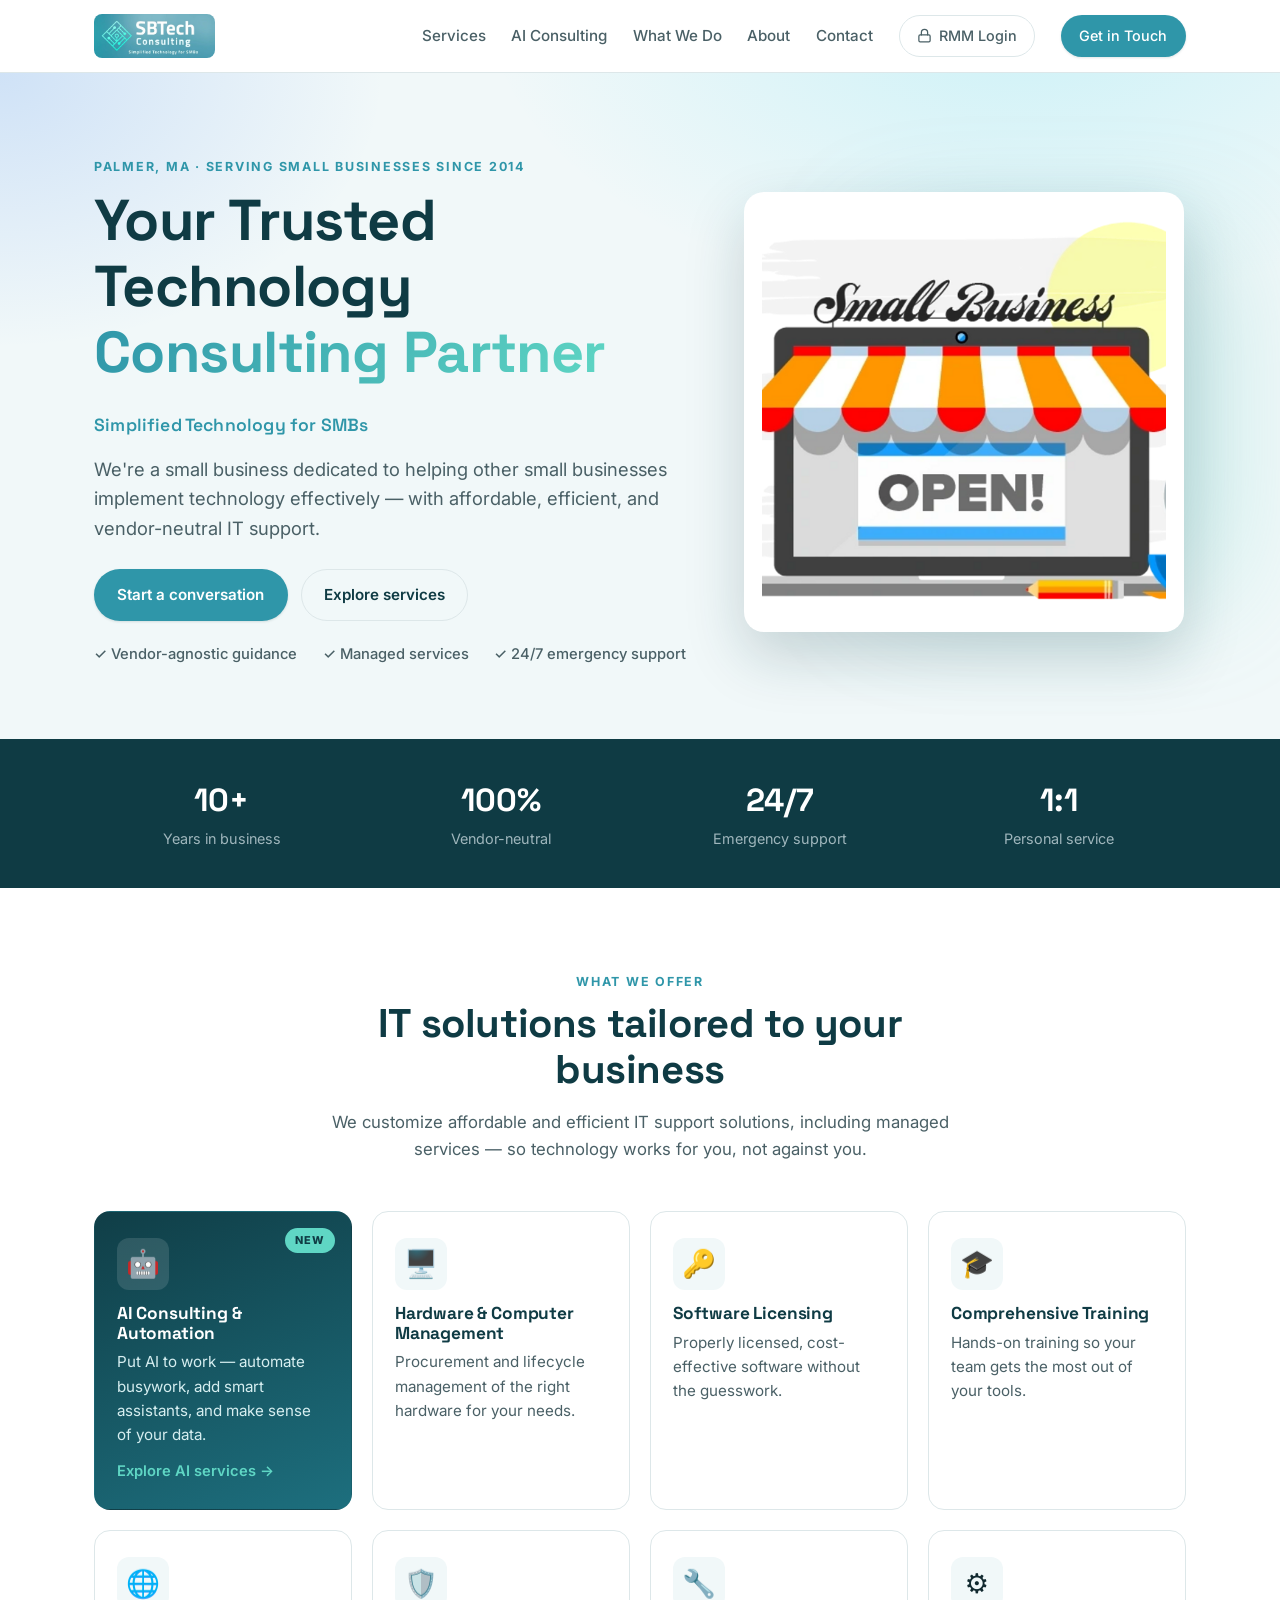
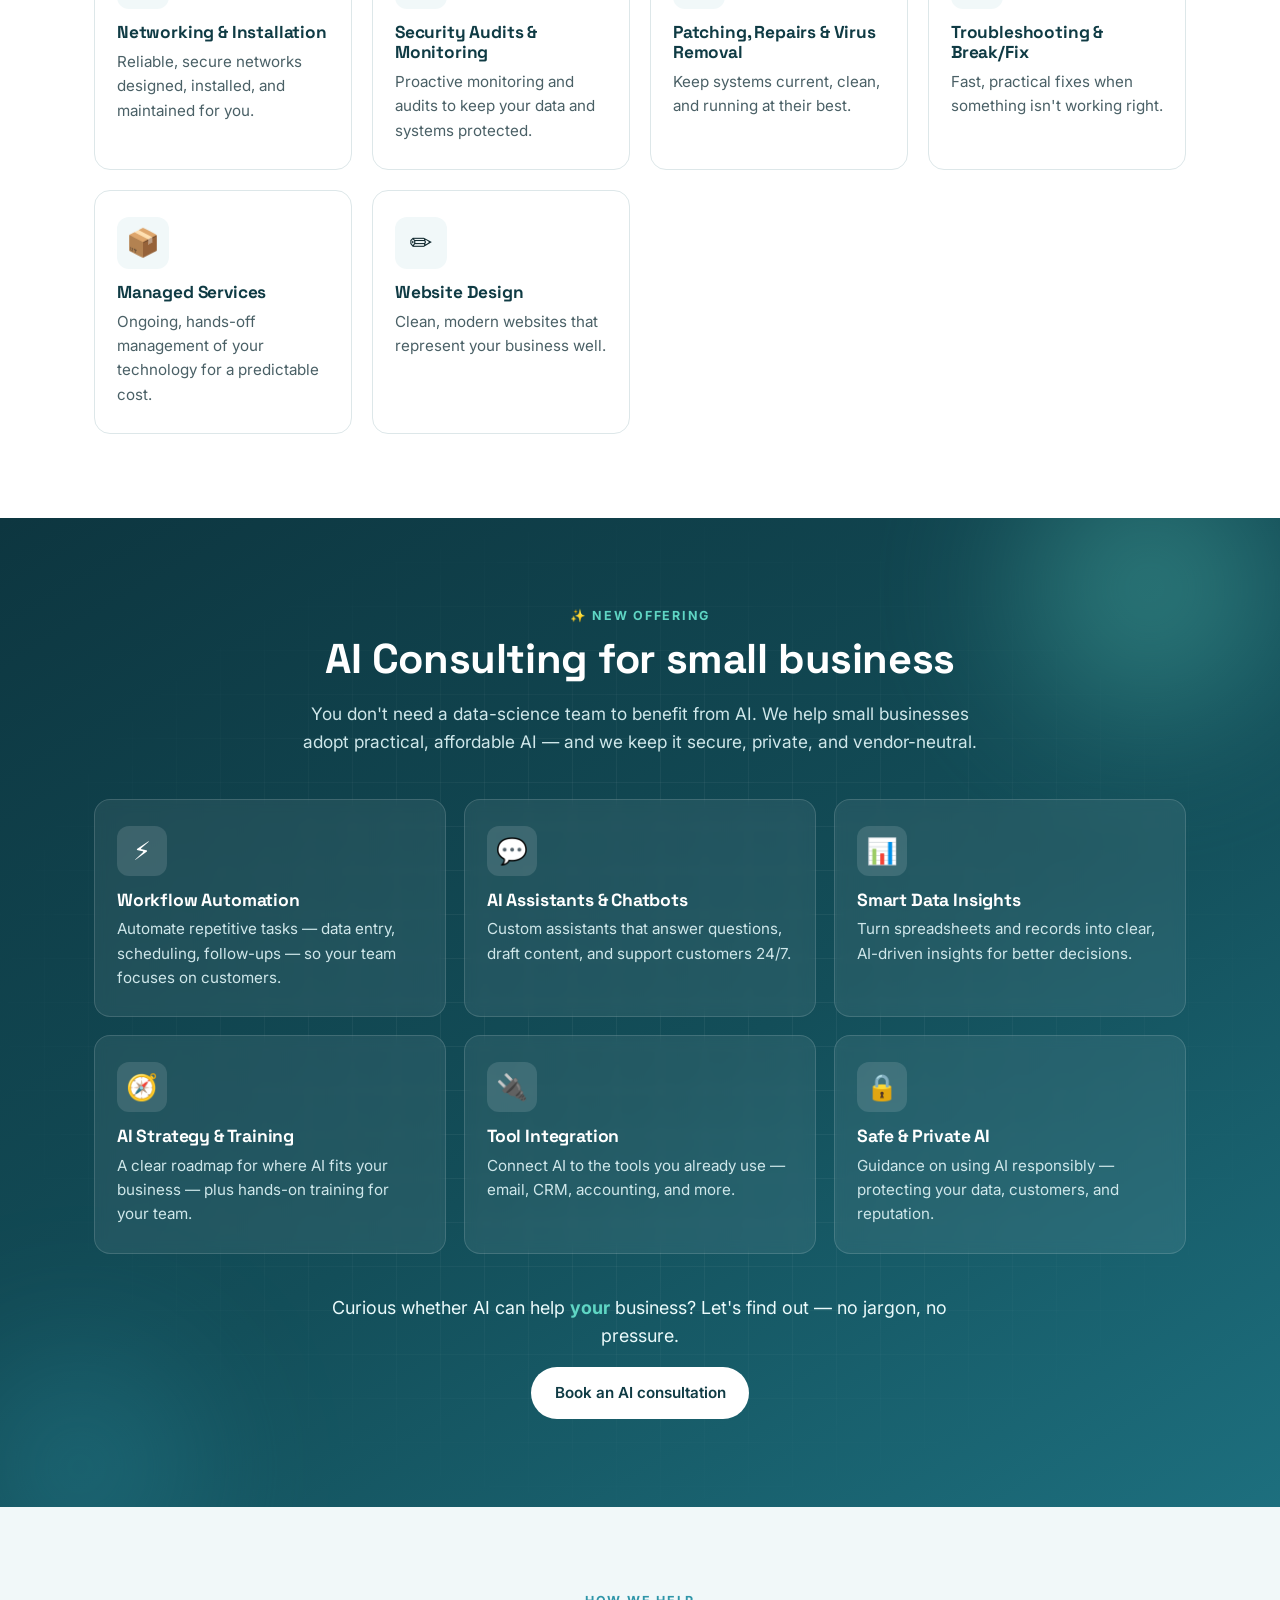
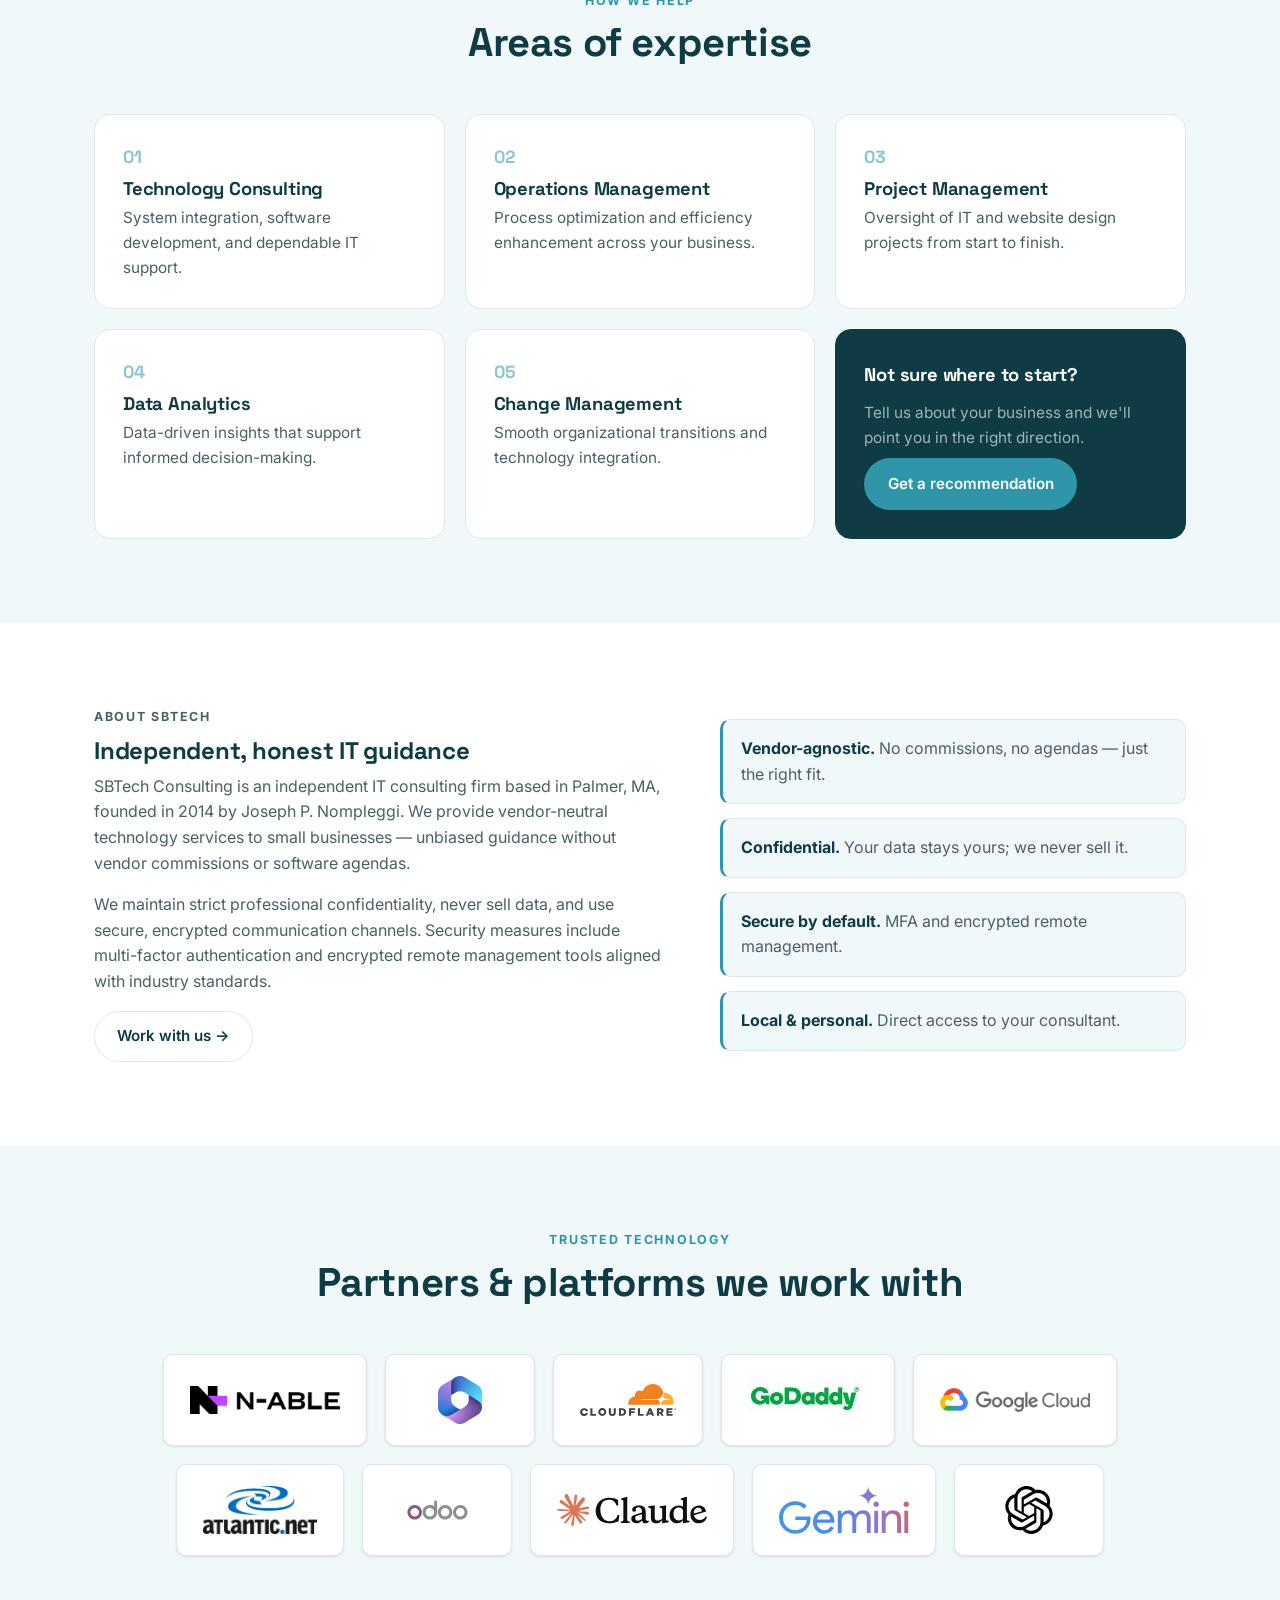
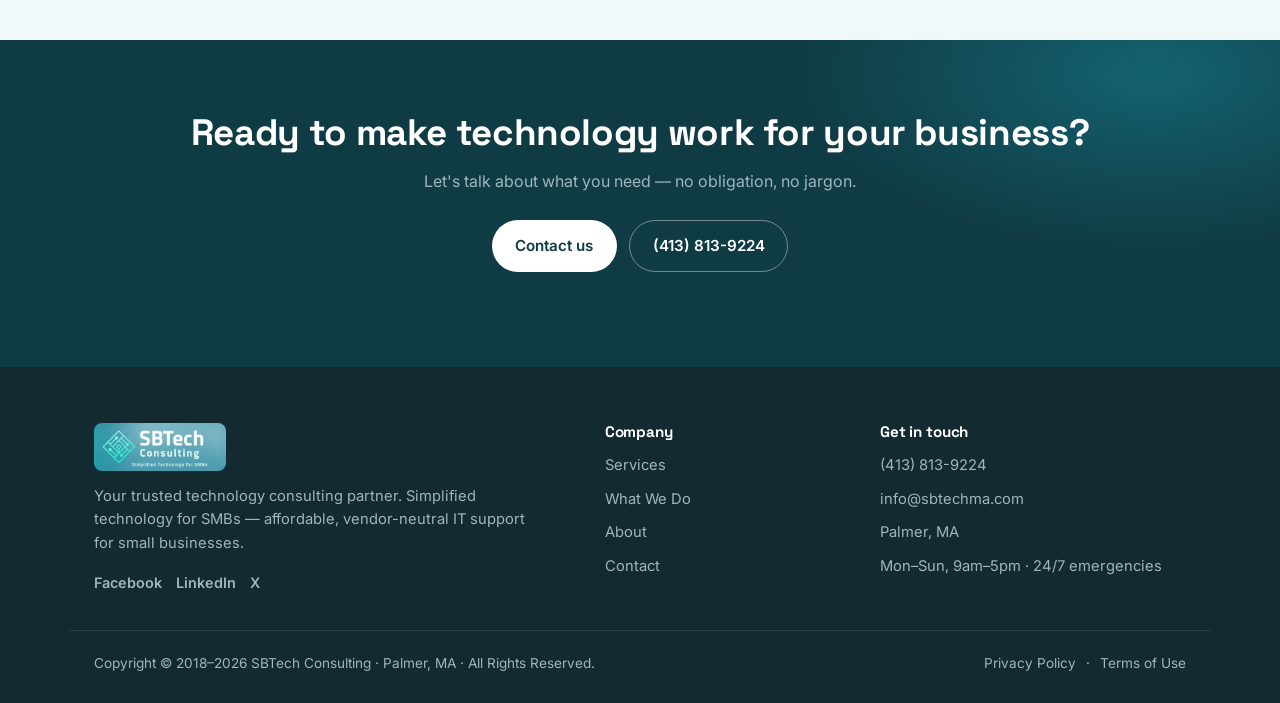
==== index.html @ 340d55e3 "Remove Copilot from partners (covered by Microsoft 365) Co-Authored-By: Claude Opus 4.8 <noreply@ant" ====
<!DOCTYPE html>
<html lang="en">
<head>
  <meta charset="UTF-8" />
  <meta name="viewport" content="width=device-width, initial-scale=1.0" />
  <title>SBTech Consulting — Your Trusted Technology Consulting Partner</title>
  <meta name="description" content="SBTech Consulting helps small businesses implement technology effectively with affordable, vendor-neutral IT support and managed services. Based in Palmer, MA." />
  <meta name="author" content="Joseph P. Nompleggi" />
  <link rel="canonical" href="https://sbtechma.com/" />

  <!-- Open Graph / social -->
  <meta property="og:title" content="SBTech Consulting — Your Trusted Technology Consulting Partner" />
  <meta property="og:description" content="Affordable, vendor-neutral IT support and managed services for small businesses. Palmer, MA." />
  <meta property="og:type" content="website" />
  <meta property="og:url" content="https://sbtechma.com/" />
  <meta property="og:image" content="https://sbtechma.com/assets/logo.png" />

  <link rel="icon" type="image/png" href="assets/favicon.png" />
  <link rel="apple-touch-icon" href="assets/favicon.png" />
  <link rel="preconnect" href="https://fonts.googleapis.com" />
  <link rel="preconnect" href="https://fonts.gstatic.com" crossorigin />
  <link href="https://fonts.googleapis.com/css2?family=Inter:wght@400;500;600;700;800&family=Space+Grotesk:wght@500;600;700&display=swap" rel="stylesheet" />
  <link rel="stylesheet" href="styles.css" />

  <!-- Structured data: ProfessionalService (LocalBusiness) -->
  <script type="application/ld+json">
  {
    "@context": "https://schema.org",
    "@type": "ProfessionalService",
    "name": "SBTech Consulting",
    "image": "https://sbtechma.com/assets/logo.png",
    "@id": "https://sbtechma.com/#business",
    "url": "https://sbtechma.com/",
    "telephone": "+1-413-813-9224",
    "email": "info@sbtechma.com",
    "slogan": "Simplified Technology for SMBs",
    "description": "Independent, vendor-neutral IT and AI consulting for small businesses. Affordable IT support, managed services, and practical AI consulting based in Palmer, MA.",
    "foundingDate": "2014",
    "founder": {
      "@type": "Person",
      "name": "Joseph P. Nompleggi",
      "jobTitle": "Founder & Principal Consultant"
    },
    "address": {
      "@type": "PostalAddress",
      "addressLocality": "Palmer",
      "addressRegion": "MA",
      "addressCountry": "US"
    },
    "areaServed": {
      "@type": "State",
      "name": "Massachusetts"
    },
    "priceRange": "$$",
    "openingHoursSpecification": [{
      "@type": "OpeningHoursSpecification",
      "dayOfWeek": ["Monday","Tuesday","Wednesday","Thursday","Friday","Saturday","Sunday"],
      "opens": "09:00",
      "closes": "17:00"
    }],
    "sameAs": [
      "https://facebook.com/SBTechOnline/",
      "https://linkedin.com/in/joseph-nompleggi-0834941b",
      "https://x.com/NompleggiJoseph"
    ],
    "hasOfferCatalog": {
      "@type": "OfferCatalog",
      "name": "Services",
      "itemListElement": [
        { "@type": "Offer", "itemOffered": { "@type": "Service", "name": "AI Consulting & Automation" } },
        { "@type": "Offer", "itemOffered": { "@type": "Service", "name": "Managed IT Services" } },
        { "@type": "Offer", "itemOffered": { "@type": "Service", "name": "Vendor-Agnostic IT Support" } },
        { "@type": "Offer", "itemOffered": { "@type": "Service", "name": "Networking & Installation" } },
        { "@type": "Offer", "itemOffered": { "@type": "Service", "name": "Security Audits & Monitoring" } },
        { "@type": "Offer", "itemOffered": { "@type": "Service", "name": "Website Design" } }
      ]
    }
  }
  </script>
</head>
<body>
  <!-- Header -->
  <header class="site-header" id="top">
    <div class="container header-inner">
      <a href="index.html" class="brand" aria-label="SBTech Consulting home">
        <img src="assets/logo.png" alt="SBTech Consulting — Simplified Technology for SMBs" class="brand-logo" />
      </a>
      <nav class="nav" id="nav">
        <a href="index.html#services">Services</a>
        <a href="index.html#ai">AI Consulting</a>
        <a href="index.html#areas">What We Do</a>
        <a href="index.html#about">About</a>
        <a href="contact.html">Contact</a>
        <a href="https://www.am.remote.management/dashboard/" target="_blank" rel="noopener" class="btn btn-ghost nav-login">
          <svg viewBox="0 0 24 24" fill="none" stroke="currentColor" stroke-width="2" stroke-linecap="round" stroke-linejoin="round" aria-hidden="true"><rect x="3" y="11" width="18" height="11" rx="2"/><path d="M7 11V7a5 5 0 0 1 10 0v4"/></svg>
          RMM Login
        </a>
        <a href="contact.html" class="btn btn-primary nav-cta">Get in Touch</a>
      </nav>
      <button class="nav-toggle" id="navToggle" aria-label="Toggle menu" aria-expanded="false">
        <span></span><span></span><span></span>
      </button>
    </div>
  </header>

  <main>
    <!-- Hero -->
    <section class="hero">
      <div class="container hero-inner">
        <div class="hero-content">
          <p class="eyebrow">Palmer, MA · Serving small businesses since 2014</p>
          <h1>Your Trusted Technology<br /><span class="grad">Consulting Partner</span></h1>
          <p class="tagline">Simplified Technology for SMBs</p>
          <p class="lead">
            We're a small business dedicated to helping other small businesses implement
            technology effectively — with affordable, efficient, and vendor-neutral IT support.
          </p>
          <div class="hero-actions">
            <a href="contact.html" class="btn btn-primary">Start a conversation</a>
            <a href="#services" class="btn btn-ghost">Explore services</a>
          </div>
          <ul class="hero-badges">
            <li>✓ Vendor-agnostic guidance</li>
            <li>✓ Managed services</li>
            <li>✓ 24/7 emergency support</li>
          </ul>
        </div>
        <div class="hero-image-wrap">
          <div class="hero-card-glow"></div>
          <img src="assets/hero.png" alt="Small business open for business — technology that works for you" class="hero-image" />
        </div>
      </div>
    </section>

    <!-- Stats strip -->
    <section class="stats">
      <div class="container stats-grid">
        <div class="stat"><strong>10+</strong><span>Years in business</span></div>
        <div class="stat"><strong>100%</strong><span>Vendor-neutral</span></div>
        <div class="stat"><strong>24/7</strong><span>Emergency support</span></div>
        <div class="stat"><strong>1:1</strong><span>Personal service</span></div>
      </div>
    </section>

    <!-- Services -->
    <section class="section" id="services">
      <div class="container">
        <div class="section-head">
          <p class="eyebrow">What we offer</p>
          <h2>IT solutions tailored to your business</h2>
          <p class="section-sub">
            We customize affordable and efficient IT support solutions, including managed
            services — so technology works for you, not against you.
          </p>
        </div>
        <div class="cards">
          <article class="card card-featured">
            <span class="card-badge">New</span>
            <div class="card-icon">🤖</div>
            <h3>AI Consulting &amp; Automation</h3>
            <p>Put AI to work — automate busywork, add smart assistants, and make sense of your data.</p>
            <a href="#ai" class="card-link">Explore AI services →</a>
          </article>
          <article class="card">
            <div class="card-icon">🖥️</div>
            <h3>Hardware &amp; Computer Management</h3>
            <p>Procurement and lifecycle management of the right hardware for your needs.</p>
          </article>
          <article class="card">
            <div class="card-icon">🔑</div>
            <h3>Software Licensing</h3>
            <p>Properly licensed, cost-effective software without the guesswork.</p>
          </article>
          <article class="card">
            <div class="card-icon">🎓</div>
            <h3>Comprehensive Training</h3>
            <p>Hands-on training so your team gets the most out of your tools.</p>
          </article>
          <article class="card">
            <div class="card-icon">🌐</div>
            <h3>Networking &amp; Installation</h3>
            <p>Reliable, secure networks designed, installed, and maintained for you.</p>
          </article>
          <article class="card">
            <div class="card-icon">🛡️</div>
            <h3>Security Audits &amp; Monitoring</h3>
            <p>Proactive monitoring and audits to keep your data and systems protected.</p>
          </article>
          <article class="card">
            <div class="card-icon">🔧</div>
            <h3>Patching, Repairs &amp; Virus Removal</h3>
            <p>Keep systems current, clean, and running at their best.</p>
          </article>
          <article class="card">
            <div class="card-icon">⚙️</div>
            <h3>Troubleshooting &amp; Break/Fix</h3>
            <p>Fast, practical fixes when something isn't working right.</p>
          </article>
          <article class="card">
            <div class="card-icon">📦</div>
            <h3>Managed Services</h3>
            <p>Ongoing, hands-off management of your technology for a predictable cost.</p>
          </article>
          <article class="card">
            <div class="card-icon">✏️</div>
            <h3>Website Design</h3>
            <p>Clean, modern websites that represent your business well.</p>
          </article>
        </div>
      </div>
    </section>

    <!-- AI Consulting -->
    <section class="ai" id="ai">
      <div class="ai-bg" aria-hidden="true">
        <span class="ai-orb ai-orb-1"></span>
        <span class="ai-orb ai-orb-2"></span>
        <span class="ai-grid"></span>
      </div>
      <div class="container ai-inner">
        <div class="ai-head">
          <p class="eyebrow eyebrow-light">✨ New offering</p>
          <h2>AI Consulting for small business</h2>
          <p class="ai-sub">
            You don't need a data-science team to benefit from AI. We help small businesses
            adopt practical, affordable AI — and we keep it secure, private, and vendor-neutral.
          </p>
        </div>

        <div class="ai-cards">
          <article class="ai-card">
            <div class="ai-card-icon">⚡</div>
            <h3>Workflow Automation</h3>
            <p>Automate repetitive tasks — data entry, scheduling, follow-ups — so your team focuses on customers.</p>
          </article>
          <article class="ai-card">
            <div class="ai-card-icon">💬</div>
            <h3>AI Assistants &amp; Chatbots</h3>
            <p>Custom assistants that answer questions, draft content, and support customers 24/7.</p>
          </article>
          <article class="ai-card">
            <div class="ai-card-icon">📊</div>
            <h3>Smart Data Insights</h3>
            <p>Turn spreadsheets and records into clear, AI-driven insights for better decisions.</p>
          </article>
          <article class="ai-card">
            <div class="ai-card-icon">🧭</div>
            <h3>AI Strategy &amp; Training</h3>
            <p>A clear roadmap for where AI fits your business — plus hands-on training for your team.</p>
          </article>
          <article class="ai-card">
            <div class="ai-card-icon">🔌</div>
            <h3>Tool Integration</h3>
            <p>Connect AI to the tools you already use — email, CRM, accounting, and more.</p>
          </article>
          <article class="ai-card">
            <div class="ai-card-icon">🔒</div>
            <h3>Safe &amp; Private AI</h3>
            <p>Guidance on using AI responsibly — protecting your data, customers, and reputation.</p>
          </article>
        </div>

        <div class="ai-cta">
          <p>Curious whether AI can help <em>your</em> business? Let's find out — no jargon, no pressure.</p>
          <a href="contact.html" class="btn btn-light">Book an AI consultation</a>
        </div>
      </div>
    </section>

    <!-- Business areas -->
    <section class="section section-alt" id="areas">
      <div class="container">
        <div class="section-head">
          <p class="eyebrow">How we help</p>
          <h2>Areas of expertise</h2>
        </div>
        <div class="areas">
          <div class="area">
            <span class="area-num">01</span>
            <h3>Technology Consulting</h3>
            <p>System integration, software development, and dependable IT support.</p>
          </div>
          <div class="area">
            <span class="area-num">02</span>
            <h3>Operations Management</h3>
            <p>Process optimization and efficiency enhancement across your business.</p>
          </div>
          <div class="area">
            <span class="area-num">03</span>
            <h3>Project Management</h3>
            <p>Oversight of IT and website design projects from start to finish.</p>
          </div>
          <div class="area">
            <span class="area-num">04</span>
            <h3>Data Analytics</h3>
            <p>Data-driven insights that support informed decision-making.</p>
          </div>
          <div class="area">
            <span class="area-num">05</span>
            <h3>Change Management</h3>
            <p>Smooth organizational transitions and technology integration.</p>
          </div>
          <div class="area area-cta">
            <h3>Not sure where to start?</h3>
            <p>Tell us about your business and we'll point you in the right direction.</p>
            <a href="contact.html" class="btn btn-primary">Get a recommendation</a>
          </div>
        </div>
      </div>
    </section>

    <!-- About -->
    <section class="section" id="about">
      <div class="container about-grid">
        <div class="about-copy">
          <p class="eyebrow">About SBTech</p>
          <h2>Independent, honest IT guidance</h2>
          <p>
            SBTech Consulting is an independent IT consulting firm based in Palmer, MA,
            founded in 2014 by Joseph P. Nompleggi. We provide vendor-neutral technology
            services to small businesses — unbiased guidance without vendor commissions
            or software agendas.
          </p>
          <p>
            We maintain strict professional confidentiality, never sell data, and use
            secure, encrypted communication channels. Security measures include
            multi-factor authentication and encrypted remote management tools aligned
            with industry standards.
          </p>
          <a href="contact.html" class="btn btn-ghost">Work with us →</a>
        </div>
        <ul class="about-points">
          <li><strong>Vendor-agnostic.</strong> No commissions, no agendas — just the right fit.</li>
          <li><strong>Confidential.</strong> Your data stays yours; we never sell it.</li>
          <li><strong>Secure by default.</strong> MFA and encrypted remote management.</li>
          <li><strong>Local &amp; personal.</strong> Direct access to your consultant.</li>
        </ul>
      </div>
    </section>

    <!-- Partners -->
    <section class="section section-alt" id="partners">
      <div class="container">
        <div class="section-head">
          <p class="eyebrow">Trusted technology</p>
          <h2>Partners &amp; platforms we work with</h2>
        </div>
        <ul class="partners">
          <li><img src="assets/nable.png" alt="N-able" /></li>
          <li><img src="assets/m365.svg" alt="Microsoft 365" /></li>
          <li><img src="assets/cloudflare.svg" alt="Cloudflare" /></li>
          <li><img src="assets/godaddy.png" alt="GoDaddy" /></li>
          <li><img src="assets/gcloud.png" alt="Google Cloud" /></li>
          <li><img src="assets/atlantic.png" alt="Atlantic.net" /></li>
          <li><img src="assets/odoo.svg" alt="Odoo" /></li>
          <li><img src="assets/claude.svg" alt="Claude" /></li>
          <li><img src="assets/gemini.svg" alt="Google Gemini" /></li>
          <li><img src="assets/chatgpt.svg" alt="ChatGPT" /></li>
        </ul>
      </div>
    </section>

    <!-- CTA -->
    <section class="cta">
      <div class="container cta-inner">
        <h2>Ready to make technology work for your business?</h2>
        <p>Let's talk about what you need — no obligation, no jargon.</p>
        <div class="hero-actions">
          <a href="contact.html" class="btn btn-light">Contact us</a>
          <a href="tel:+14138139224" class="btn btn-ghost-light">(413) 813-9224</a>
        </div>
      </div>
    </section>
  </main>

  <!-- Footer -->
  <footer class="site-footer">
    <div class="container footer-grid">
      <div>
        <a href="index.html" class="brand brand-footer" aria-label="SBTech Consulting home">
          <img src="assets/logo.png" alt="SBTech Consulting" class="brand-logo" />
        </a>
        <p class="footer-blurb">Your trusted technology consulting partner. Simplified technology for SMBs — affordable, vendor-neutral IT support for small businesses.</p>
        <div class="social">
          <a href="https://facebook.com/SBTechOnline/" aria-label="Facebook" target="_blank" rel="noopener">Facebook</a>
          <a href="https://linkedin.com/in/joseph-nompleggi-0834941b" aria-label="LinkedIn" target="_blank" rel="noopener">LinkedIn</a>
          <a href="https://x.com/NompleggiJoseph" aria-label="X" target="_blank" rel="noopener">X</a>
        </div>
      </div>
      <div class="footer-col">
        <h4>Company</h4>
        <a href="index.html#services">Services</a>
        <a href="index.html#areas">What We Do</a>
        <a href="index.html#about">About</a>
        <a href="contact.html">Contact</a>
      </div>
      <div class="footer-col">
        <h4>Get in touch</h4>
        <a href="tel:+14138139224">(413) 813-9224</a>
        <a href="mailto:info@sbtechma.com">info@sbtechma.com</a>
        <span>Palmer, MA</span>
        <span>Mon–Sun, 9am–5pm · 24/7 emergencies</span>
      </div>
    </div>
    <div class="container footer-bottom">
      <p>Copyright © 2018–<span id="year"></span> SBTech Consulting · Palmer, MA · All Rights Reserved.</p>
      <p class="footer-legal">
        <a href="privacy.html">Privacy Policy</a>
        <span aria-hidden="true">·</span>
        <a href="terms.html">Terms of Use</a>
      </p>
    </div>
  </footer>

  <script src="script.js"></script>
</body>
</html>
---- styles.css ----
/* ===========================================================
   SBTech Consulting — styles
   =========================================================== */

:root {
  /* Brand palette sampled from the SBTech logo (teal gradient + mint accent) */
  --navy: #0f3b44;        /* deep teal — headings */
  --navy-800: #134e59;    /* dark teal — dark sections */
  --navy-700: #1d6f7e;    /* mid teal */
  --blue: #2f96a9;        /* primary teal (logo) */
  --blue-600: #1d6f7e;    /* darker teal — hover */
  --cyan: #5fd6c4;        /* mint accent (logo icon) */
  --ink: #122a30;
  --slate: #4a6066;
  --slate-300: #9fb6bc;
  --line: #dde7e9;
  --bg: #ffffff;
  --bg-soft: #f1f8f9;
  --white: #ffffff;
  --radius: 16px;
  --radius-sm: 10px;
  --shadow-sm: 0 1px 3px rgba(15, 59, 68, .08), 0 1px 2px rgba(15, 59, 68, .06);
  --shadow-md: 0 10px 30px rgba(15, 59, 68, .12);
  --shadow-lg: 0 24px 60px rgba(15, 59, 68, .20);
  --grad: linear-gradient(120deg, var(--blue), var(--cyan));
  --maxw: 1140px;
}

* { box-sizing: border-box; }

html { scroll-behavior: smooth; }

body {
  margin: 0;
  font-family: "Inter", system-ui, -apple-system, Segoe UI, Roboto, sans-serif;
  color: var(--ink);
  background: var(--bg);
  line-height: 1.6;
  -webkit-font-smoothing: antialiased;
}

h1, h2, h3, h4 {
  font-family: "Space Grotesk", "Inter", sans-serif;
  line-height: 1.15;
  margin: 0 0 .4em;
  color: var(--navy);
  letter-spacing: -0.01em;
}

p { margin: 0 0 1rem; }
a { color: var(--blue); text-decoration: none; }
a:hover { color: var(--blue-600); }
img { max-width: 100%; display: block; }

.container {
  width: 100%;
  max-width: var(--maxw);
  margin: 0 auto;
  padding: 0 24px;
}

.grad {
  background: var(--grad);
  -webkit-background-clip: text;
  background-clip: text;
  color: transparent;
}

.eyebrow {
  text-transform: uppercase;
  letter-spacing: .14em;
  font-size: .78rem;
  font-weight: 700;
  color: var(--blue);
  margin: 0 0 .6rem;
}

/* ---------- Buttons ---------- */
.btn {
  display: inline-flex;
  align-items: center;
  justify-content: center;
  gap: .5rem;
  padding: .8rem 1.4rem;
  border-radius: 999px;
  font-weight: 600;
  font-size: .95rem;
  cursor: pointer;
  border: 1px solid transparent;
  transition: transform .15s ease, box-shadow .15s ease, background .2s ease;
  white-space: nowrap;
}
.btn:active { transform: translateY(1px); }
.btn-primary { background: var(--blue); color: #fff; box-shadow: var(--shadow-sm); }
.btn-primary:hover { background: var(--blue-600); color: #fff; box-shadow: var(--shadow-md); }
.btn-ghost { background: transparent; color: var(--navy); border-color: var(--line); }
.btn-ghost:hover { border-color: var(--blue); color: var(--blue); }
.btn-light { background: #fff; color: var(--navy); }
.btn-light:hover { color: var(--blue); }
.btn-ghost-light { background: transparent; color: #fff; border-color: rgba(255,255,255,.4); }
.btn-ghost-light:hover { border-color: #fff; color: #fff; }
.btn-block { width: 100%; }

/* ---------- Header ---------- */
.site-header {
  position: sticky;
  top: 0;
  z-index: 50;
  background: rgba(255,255,255,.85);
  backdrop-filter: blur(10px);
  border-bottom: 1px solid var(--line);
}
.header-inner {
  display: flex;
  align-items: center;
  justify-content: space-between;
  height: 72px;
}
.brand {
  display: inline-flex;
  align-items: center;
  gap: .6rem;
  font-family: "Space Grotesk", sans-serif;
  font-weight: 700;
  font-size: 1.2rem;
  color: var(--navy);
}
.brand-mark {
  display: grid;
  place-items: center;
  width: 38px; height: 38px;
  border-radius: 10px;
  background: var(--grad);
  color: #fff;
  font-weight: 700;
  font-size: .95rem;
}
.brand-accent { color: var(--blue); }

/* Image logo */
.brand-logo { height: 44px; width: auto; display: block; border-radius: 8px; }
.brand-footer .brand-logo { height: 48px; }
.nav {
  display: flex;
  align-items: center;
  gap: 1.6rem;
}
.nav > a {
  color: var(--slate);
  font-weight: 500;
  font-size: .95rem;
}
.nav > a:hover, .nav > a.active { color: var(--navy); }
.nav .nav-cta { color: #fff; }
.nav .nav-cta:hover { color: #fff; }
.nav .btn { padding: .55rem 1.1rem; font-size: .9rem; }
.nav-login { display: inline-flex; align-items: center; gap: .4rem; }
.nav-login svg { width: 15px; height: 15px; }

.nav-toggle {
  display: none;
  flex-direction: column;
  gap: 5px;
  background: none;
  border: 0;
  cursor: pointer;
  padding: 8px;
}
.nav-toggle span {
  width: 24px; height: 2px;
  background: var(--navy);
  border-radius: 2px;
  transition: .25s;
}

/* ---------- Hero ---------- */
.hero {
  position: relative;
  background:
    radial-gradient(900px 500px at 80% -10%, rgba(34,211,238,.18), transparent 60%),
    radial-gradient(700px 500px at 0% 0%, rgba(31,111,235,.16), transparent 55%),
    var(--bg-soft);
  padding: 84px 0 72px;
  overflow: hidden;
}
.hero-inner {
  display: grid;
  grid-template-columns: 1.15fr .85fr;
  gap: 48px;
  align-items: center;
}
.hero h1 {
  font-size: clamp(2.3rem, 5vw, 3.6rem);
  margin-bottom: .5em;
}
.tagline {
  font-family: "Space Grotesk", sans-serif;
  font-weight: 600;
  font-size: 1.1rem;
  color: var(--blue);
  margin: -0.2rem 0 1rem;
  letter-spacing: .01em;
}
.lead {
  font-size: 1.15rem;
  color: var(--slate);
  max-width: 32em;
}
.hero-actions {
  display: flex;
  gap: .8rem;
  flex-wrap: wrap;
  margin: 1.6rem 0 1.4rem;
}
.hero-badges {
  list-style: none;
  padding: 0; margin: 0;
  display: flex;
  flex-wrap: wrap;
  gap: 1rem 1.6rem;
  color: var(--slate);
  font-size: .92rem;
  font-weight: 500;
}

.hero-card {
  position: relative;
  background: var(--navy);
  color: #fff;
  border-radius: 20px;
  padding: 32px;
  box-shadow: var(--shadow-lg);
  overflow: hidden;
}
.hero-card-glow {
  position: absolute;
  inset: -40% -20% auto auto;
  width: 320px; height: 320px;
  background: var(--grad);
  filter: blur(60px);
  opacity: .35;
}
.hero-card-body { position: relative; }

/* Hero illustration */
.hero-image-wrap {
  position: relative;
  display: grid;
  place-items: center;
}
.hero-image-wrap .hero-card-glow {
  inset: 10% -10% auto auto;
  width: 360px; height: 360px;
  opacity: .25;
}
.hero-image {
  position: relative;
  width: 100%;
  max-width: 440px;
  border-radius: 20px;
  background: #fff;
  padding: 18px;
  box-shadow: var(--shadow-lg);
}
.hero-card-label {
  text-transform: uppercase;
  letter-spacing: .12em;
  font-size: .72rem;
  color: var(--cyan);
  font-weight: 700;
  margin-bottom: .8rem;
}
.hero-card-quote {
  font-family: "Space Grotesk", sans-serif;
  font-size: 1.25rem;
  line-height: 1.4;
  margin-bottom: 1.6rem;
}
.hero-card-meta {
  display: flex;
  align-items: center;
  gap: .8rem;
  border-top: 1px solid rgba(255,255,255,.14);
  padding-top: 1.2rem;
}
.hero-card-meta small { display: block; color: var(--slate-300); }
.avatar {
  display: grid;
  place-items: center;
  width: 44px; height: 44px;
  border-radius: 50%;
  background: var(--grad);
  font-weight: 700;
}

/* ---------- Stats ---------- */
.stats { background: var(--navy); color: #fff; }
.stats-grid {
  display: grid;
  grid-template-columns: repeat(4, 1fr);
  gap: 24px;
  padding: 36px 24px;
}
.stat { text-align: center; }
.stat strong {
  display: block;
  font-family: "Space Grotesk", sans-serif;
  font-size: 2rem;
  color: #fff;
}
.stat span { color: var(--slate-300); font-size: .9rem; }

/* ---------- Sections ---------- */
.section { padding: 84px 0; }
.section-alt { background: var(--bg-soft); }
.section-head { max-width: 42em; margin: 0 auto 48px; text-align: center; }
.section-head h2 { font-size: clamp(1.8rem, 3.5vw, 2.5rem); }
.section-sub { color: var(--slate); font-size: 1.05rem; }

/* ---------- Cards ---------- */
.cards {
  display: grid;
  grid-template-columns: repeat(4, 1fr);
  gap: 20px;
}
.card {
  background: #fff;
  border: 1px solid var(--line);
  border-radius: var(--radius);
  padding: 26px 22px;
  transition: transform .18s ease, box-shadow .18s ease, border-color .18s ease;
}
.card:hover {
  transform: translateY(-4px);
  box-shadow: var(--shadow-md);
  border-color: transparent;
}
.card-icon {
  font-size: 1.7rem;
  width: 52px; height: 52px;
  display: grid;
  place-items: center;
  border-radius: 12px;
  background: var(--bg-soft);
  margin-bottom: 14px;
}
.card h3 { font-size: 1.08rem; }
.card p { color: var(--slate); font-size: .95rem; margin: 0; }

/* Featured (AI) service card */
.card-featured {
  position: relative;
  background: linear-gradient(160deg, #103e47, #1d6f7e);
  border-color: transparent;
  color: #fff;
}
.card-featured h3 { color: #fff; }
.card-featured p { color: #d6eef0; }
.card-featured .card-icon { background: rgba(255,255,255,.12); }
.card-featured:hover { box-shadow: var(--shadow-lg); }
.card-badge {
  position: absolute;
  top: 16px; right: 16px;
  background: var(--cyan);
  color: #0f3b44;
  font-size: .68rem;
  font-weight: 800;
  letter-spacing: .08em;
  text-transform: uppercase;
  padding: 4px 10px;
  border-radius: 999px;
}
.card-link {
  display: inline-block;
  margin-top: 12px;
  color: var(--cyan);
  font-weight: 600;
  font-size: .92rem;
}
.card-link:hover { color: #fff; }

/* ---------- AI Consulting section ---------- */
.ai {
  position: relative;
  overflow: hidden;
  padding: 88px 0;
  background: linear-gradient(150deg, #0d3640 0%, #134e59 55%, #1d6f7e 100%);
  color: #fff;
}
.ai-bg { position: absolute; inset: 0; pointer-events: none; }
.ai-orb {
  position: absolute;
  border-radius: 50%;
  filter: blur(70px);
  opacity: .5;
}
.ai-orb-1 {
  width: 380px; height: 380px;
  background: radial-gradient(circle, var(--cyan), transparent 70%);
  top: -120px; right: -60px;
}
.ai-orb-2 {
  width: 320px; height: 320px;
  background: radial-gradient(circle, #2f96a9, transparent 70%);
  bottom: -120px; left: -80px;
}
.ai-grid {
  position: absolute;
  inset: 0;
  background-image:
    linear-gradient(rgba(255,255,255,.05) 1px, transparent 1px),
    linear-gradient(90deg, rgba(255,255,255,.05) 1px, transparent 1px);
  background-size: 44px 44px;
  mask-image: radial-gradient(ellipse at center, #000 30%, transparent 75%);
  -webkit-mask-image: radial-gradient(ellipse at center, #000 30%, transparent 75%);
}
.ai-inner { position: relative; }
.ai-head { max-width: 44em; margin: 0 auto 44px; text-align: center; }
.ai-head h2 { color: #fff; font-size: clamp(1.9rem, 3.6vw, 2.6rem); }
.ai-sub { color: #cfe7ea; font-size: 1.08rem; }
.eyebrow-light { color: var(--cyan); }

.ai-cards {
  display: grid;
  grid-template-columns: repeat(3, 1fr);
  gap: 18px;
}
.ai-card {
  background: rgba(255,255,255,.07);
  border: 1px solid rgba(255,255,255,.14);
  border-radius: var(--radius);
  padding: 26px 22px;
  backdrop-filter: blur(6px);
  transition: transform .18s ease, background .2s ease, border-color .2s ease;
}
.ai-card:hover {
  transform: translateY(-4px);
  background: rgba(255,255,255,.12);
  border-color: var(--cyan);
}
.ai-card-icon {
  font-size: 1.6rem;
  width: 50px; height: 50px;
  display: grid; place-items: center;
  border-radius: 12px;
  background: rgba(255,255,255,.12);
  margin-bottom: 14px;
}
.ai-card h3 { color: #fff; font-size: 1.1rem; }
.ai-card p { color: #cfe7ea; font-size: .95rem; margin: 0; }

.ai-cta {
  margin-top: 40px;
  text-align: center;
  display: flex;
  flex-direction: column;
  align-items: center;
  gap: 16px;
}
.ai-cta p { color: #eafafb; font-size: 1.12rem; max-width: 36em; margin: 0; }
.ai-cta em { color: var(--cyan); font-style: normal; font-weight: 700; }

/* ---------- Areas ---------- */
.areas {
  display: grid;
  grid-template-columns: repeat(3, 1fr);
  gap: 20px;
}
.area {
  background: #fff;
  border: 1px solid var(--line);
  border-radius: var(--radius);
  padding: 28px;
  position: relative;
}
.area-num {
  font-family: "Space Grotesk", sans-serif;
  font-weight: 700;
  color: var(--blue);
  opacity: .55;
  font-size: 1.1rem;
}
.area h3 { margin-top: .4rem; font-size: 1.15rem; }
.area p { color: var(--slate); margin: 0; font-size: .96rem; }
.area-cta {
  background: var(--navy);
  border-color: var(--navy);
  color: #fff;
  display: flex;
  flex-direction: column;
  gap: .5rem;
  align-items: flex-start;
}
.area-cta h3 { color: #fff; }
.area-cta p { color: var(--slate-300); }
.area-cta .btn { margin-top: auto; }

/* ---------- About ---------- */
.about-grid {
  display: grid;
  grid-template-columns: 1.1fr .9fr;
  gap: 56px;
  align-items: center;
}
.about-copy p { color: var(--slate); }
.about-points {
  list-style: none;
  margin: 0; padding: 0;
  display: grid;
  gap: 14px;
}
.about-points li {
  background: var(--bg-soft);
  border: 1px solid var(--line);
  border-left: 3px solid var(--blue);
  padding: 16px 18px;
  border-radius: var(--radius-sm);
  color: var(--slate);
}
.about-points strong { color: var(--navy); }

/* ---------- Partners ---------- */
.partners {
  list-style: none;
  margin: 0; padding: 0;
  display: flex;
  flex-wrap: wrap;
  justify-content: center;
  align-items: center;
  gap: 18px;
}
.partners li {
  background: #fff;
  border: 1px solid var(--line);
  border-radius: var(--radius-sm);
  padding: 18px 26px;
  box-shadow: var(--shadow-sm);
  display: grid;
  place-items: center;
  min-width: 150px;
  height: 92px;
  transition: transform .18s ease, box-shadow .18s ease;
}
.partners li:hover { transform: translateY(-3px); box-shadow: var(--shadow-md); }
.partners img {
  max-height: 48px;
  max-width: 150px;
  width: auto;
  object-fit: contain;
}

/* ---------- CTA ---------- */
.cta {
  background:
    radial-gradient(600px 300px at 90% 10%, rgba(34,211,238,.25), transparent 60%),
    var(--navy);
  color: #fff;
  padding: 72px 0;
}
.cta-inner { text-align: center; }
.cta h2 { color: #fff; font-size: clamp(1.7rem, 3vw, 2.3rem); }
.cta p { color: var(--slate-300); margin-bottom: 1.6rem; }
.cta .hero-actions { justify-content: center; }

/* ---------- Page hero (contact) ---------- */
.page-hero {
  background:
    radial-gradient(700px 400px at 100% -20%, rgba(31,111,235,.16), transparent 60%),
    var(--bg-soft);
  padding: 72px 0 48px;
  text-align: center;
}
.page-hero h1 { font-size: clamp(2rem, 4.5vw, 3rem); }
.page-hero .lead { margin: 0 auto; }

/* ---------- Contact ---------- */
.contact-section { padding-top: 56px; }
.contact-grid {
  display: grid;
  grid-template-columns: 1.3fr .9fr;
  gap: 40px;
  align-items: start;
}
.contact-form-wrap {
  background: #fff;
  border: 1px solid var(--line);
  border-radius: var(--radius);
  padding: 32px;
  box-shadow: var(--shadow-md);
}
.field { margin-bottom: 18px; }
.field label {
  display: block;
  font-weight: 600;
  font-size: .9rem;
  margin-bottom: 6px;
  color: var(--navy);
}
.req { color: var(--blue); }
.field input,
.field textarea {
  width: 100%;
  padding: 12px 14px;
  border: 1px solid var(--line);
  border-radius: var(--radius-sm);
  font: inherit;
  color: var(--ink);
  background: var(--bg-soft);
  transition: border-color .15s, box-shadow .15s, background .15s;
}
.field input:focus,
.field textarea:focus {
  outline: none;
  border-color: var(--blue);
  background: #fff;
  box-shadow: 0 0 0 3px rgba(31,111,235,.15);
}
.field textarea { resize: vertical; }
.form-note {
  margin: 14px 0 0;
  font-size: .92rem;
  font-weight: 600;
  min-height: 1.2em;
}
.form-note.ok { color: #15803d; }
.form-note.err { color: #b91c1c; }
.form-fineprint { margin: 14px 0 0; font-size: .88rem; color: var(--slate); }
.hp-field { position: absolute !important; left: -9999px; opacity: 0; height: 0; width: 0; }
.btn[disabled] { opacity: .6; cursor: progress; }

.contact-details { display: grid; gap: 20px; }
.detail-card {
  background: #fff;
  border: 1px solid var(--line);
  border-radius: var(--radius);
  padding: 26px;
}
.detail-card h3 { font-size: 1.1rem; margin-bottom: 1rem; }
.detail-list { list-style: none; margin: 0; padding: 0; display: grid; gap: 16px; }
.detail-list li { display: grid; gap: 2px; }
.detail-label {
  text-transform: uppercase;
  letter-spacing: .1em;
  font-size: .72rem;
  font-weight: 700;
  color: var(--slate-300);
}
.detail-list em { color: var(--blue); font-style: normal; font-weight: 600; }

/* ---------- Footer ---------- */
.site-footer { background: var(--ink); color: var(--slate-300); padding: 56px 0 28px; }
.footer-grid {
  display: grid;
  grid-template-columns: 2fr 1fr 1.3fr;
  gap: 40px;
  padding-bottom: 36px;
  border-bottom: 1px solid rgba(255,255,255,.1);
}
.brand-footer { color: #fff; margin-bottom: 14px; }
.footer-blurb { max-width: 30em; font-size: .92rem; }
.footer-col { display: flex; flex-direction: column; gap: 10px; }
.footer-col h4 { color: #fff; font-size: .95rem; margin-bottom: 4px; }
.footer-col a, .footer-col span { color: var(--slate-300); font-size: .92rem; }
.footer-col a:hover { color: #fff; }
.social { display: flex; gap: 14px; margin-top: 14px; }
.social a { color: var(--slate-300); font-weight: 600; font-size: .9rem; }
.social a:hover { color: var(--cyan); }
.footer-bottom {
  padding-top: 22px;
  font-size: .85rem;
  display: flex;
  flex-wrap: wrap;
  justify-content: space-between;
  gap: 8px 20px;
}
.footer-bottom p { margin: 0; }
.footer-legal { display: flex; gap: 10px; align-items: center; }
.footer-legal a { color: var(--slate-300); }
.footer-legal a:hover { color: #fff; }

/* ---------- Legal pages ---------- */
.legal {
  max-width: 760px;
  margin: 0 auto;
}
.legal h2 {
  font-size: 1.3rem;
  margin-top: 2rem;
}
.legal p, .legal li { color: var(--slate); }
.legal ul { padding-left: 1.2rem; margin: 0 0 1rem; }
.legal li { margin-bottom: .5rem; }
.legal-meta {
  color: var(--slate-300);
  font-size: .9rem;
  font-weight: 600;
  text-transform: uppercase;
  letter-spacing: .06em;
}
.legal-disclaimer {
  margin-top: 2.5rem;
  padding: 16px 18px;
  background: var(--bg-soft);
  border-left: 3px solid var(--blue);
  border-radius: var(--radius-sm);
  font-size: .9rem;
  color: var(--slate);
}

/* ---------- Responsive ---------- */
@media (max-width: 980px) {
  .hero-inner, .about-grid, .contact-grid { grid-template-columns: 1fr; }
  .cards { grid-template-columns: repeat(2, 1fr); }
  .areas { grid-template-columns: repeat(2, 1fr); }
  .ai-cards { grid-template-columns: repeat(2, 1fr); }
  .hero-card { max-width: 480px; }
}

@media (max-width: 760px) {
  .nav {
    position: fixed;
    inset: 72px 0 auto 0;
    flex-direction: column;
    align-items: stretch;
    background: #fff;
    border-bottom: 1px solid var(--line);
    padding: 16px 24px 24px;
    gap: .5rem;
    transform: translateY(-120%);
    transition: transform .28s ease;
    box-shadow: var(--shadow-md);
  }
  .nav.open { transform: translateY(0); }
  .nav > a { padding: 10px 0; }
  .nav .nav-cta { margin-top: 6px; }
  .nav-toggle { display: flex; }
  .nav-toggle[aria-expanded="true"] span:nth-child(1) { transform: translateY(7px) rotate(45deg); }
  .nav-toggle[aria-expanded="true"] span:nth-child(2) { opacity: 0; }
  .nav-toggle[aria-expanded="true"] span:nth-child(3) { transform: translateY(-7px) rotate(-45deg); }
  .stats-grid { grid-template-columns: repeat(2, 1fr); gap: 28px; }
  .footer-grid { grid-template-columns: 1fr; gap: 28px; }
  .section { padding: 60px 0; }
}

@media (max-width: 480px) {
  .cards, .areas, .ai-cards { grid-template-columns: 1fr; }
}
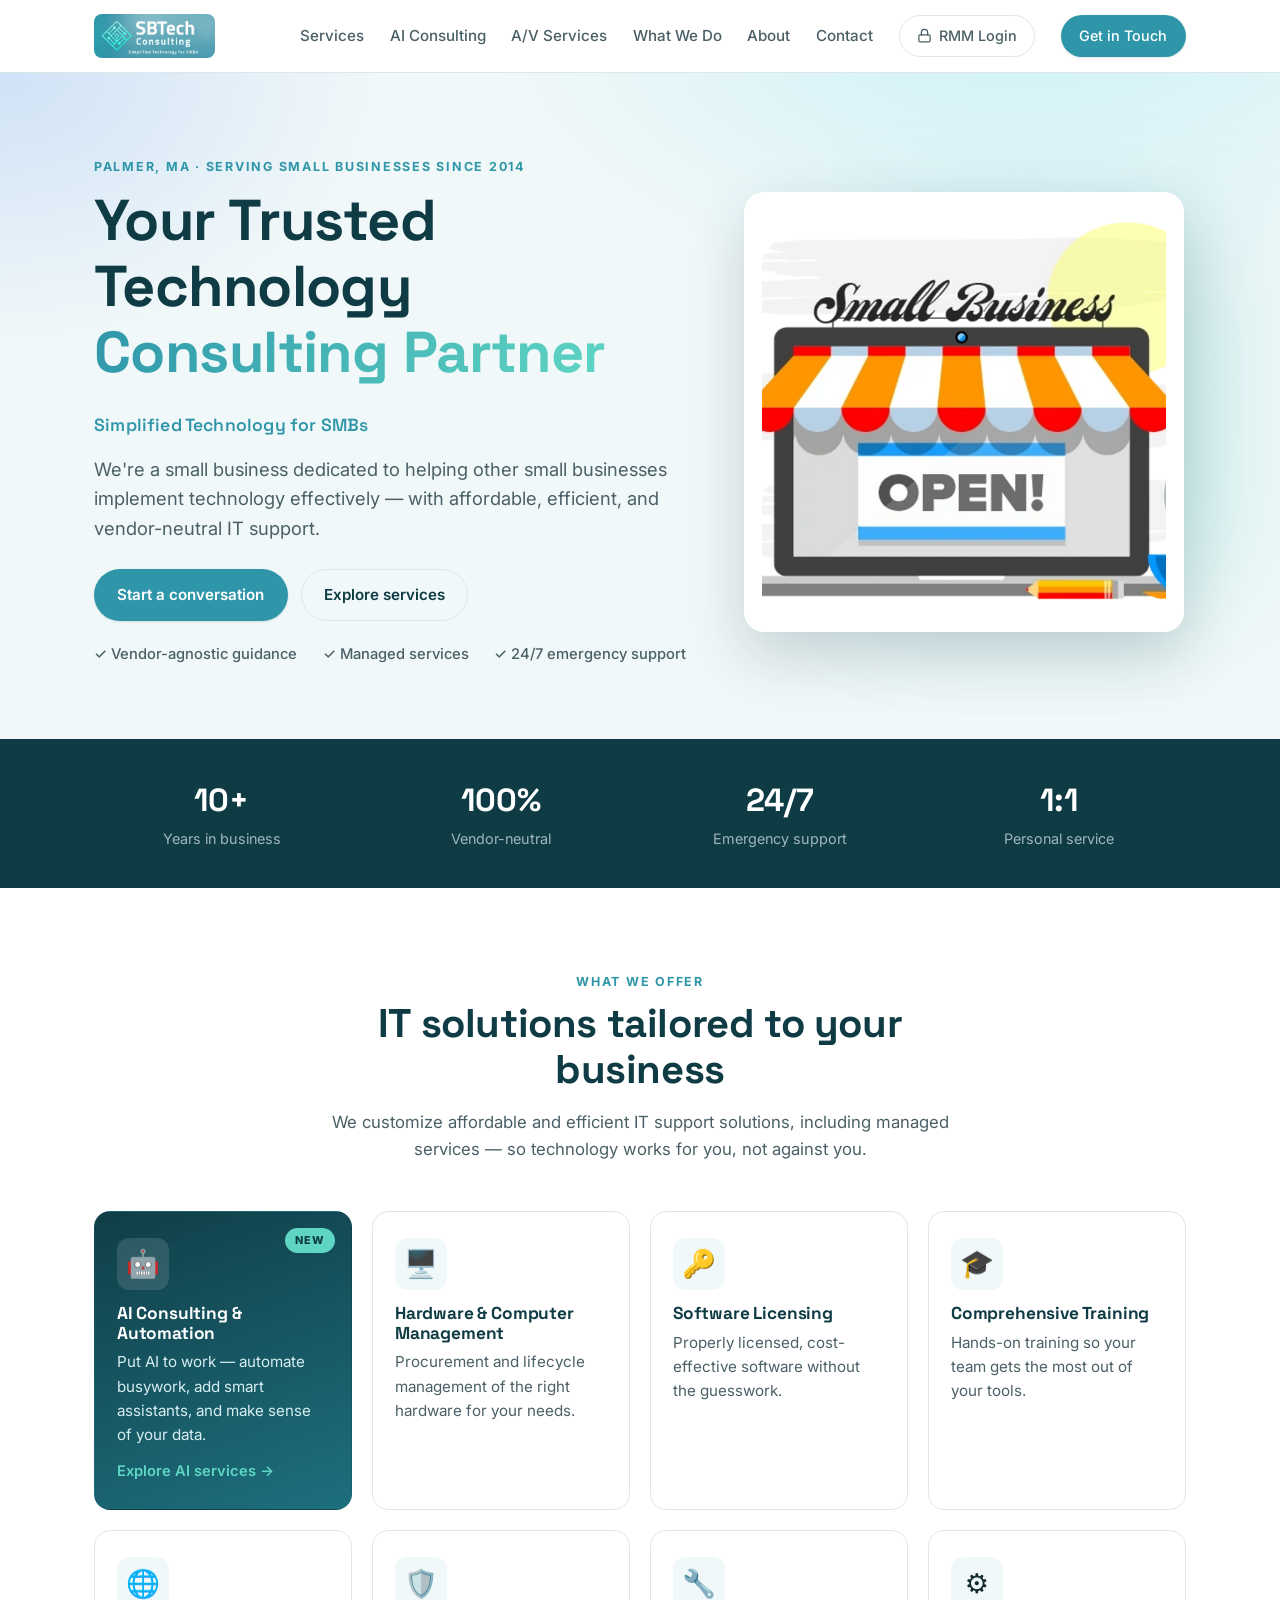
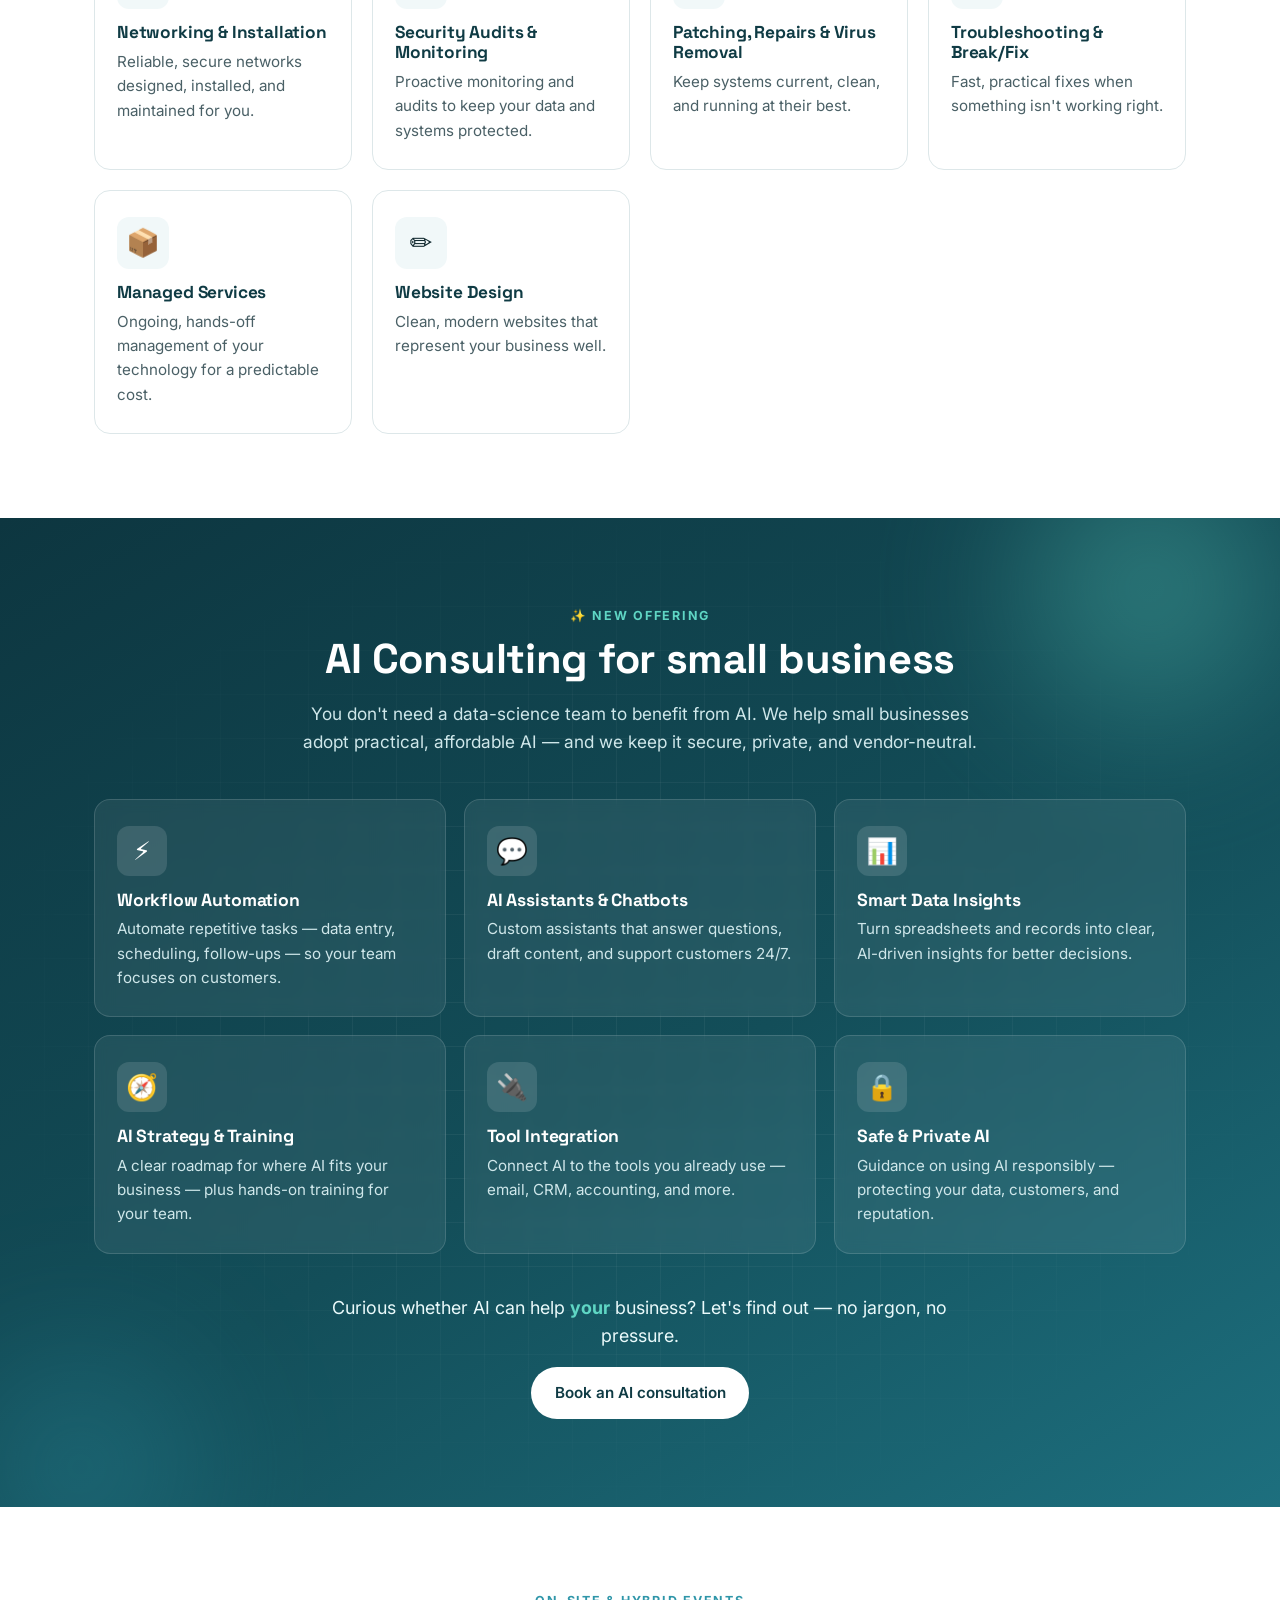
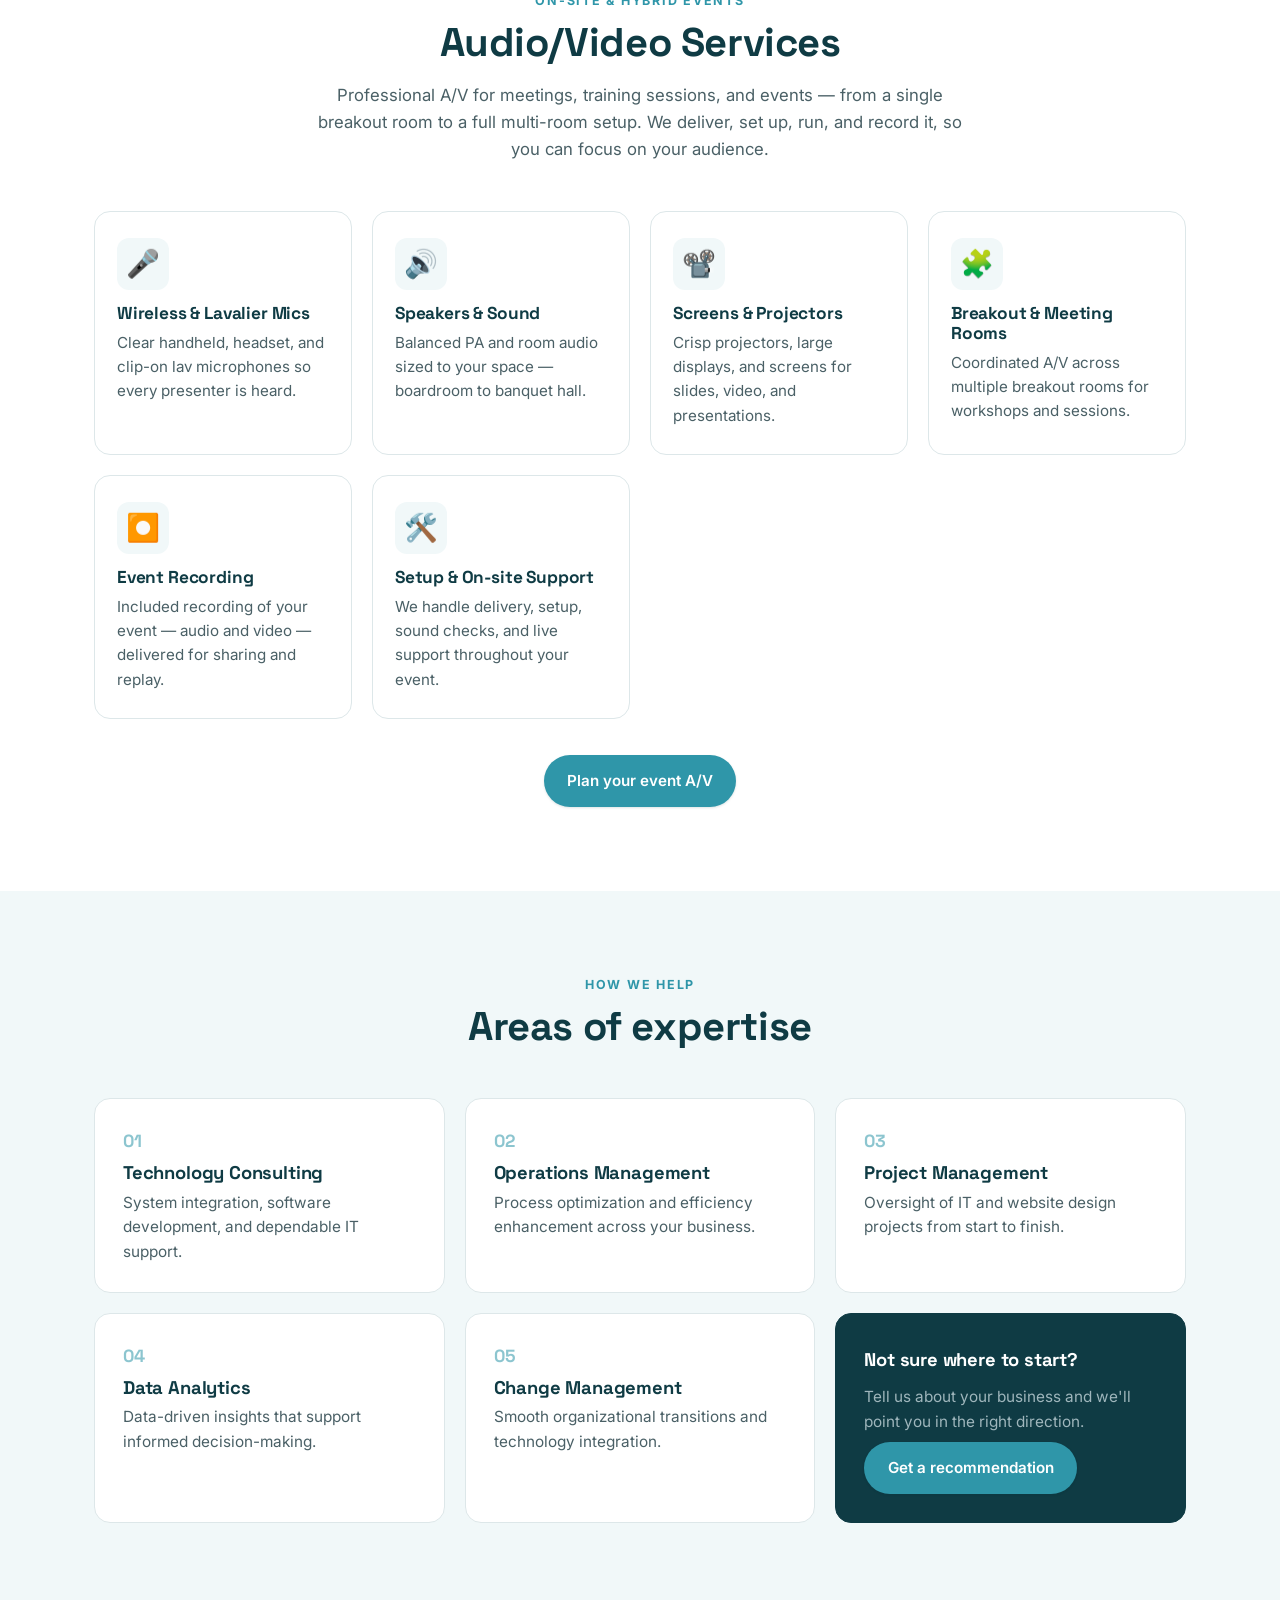
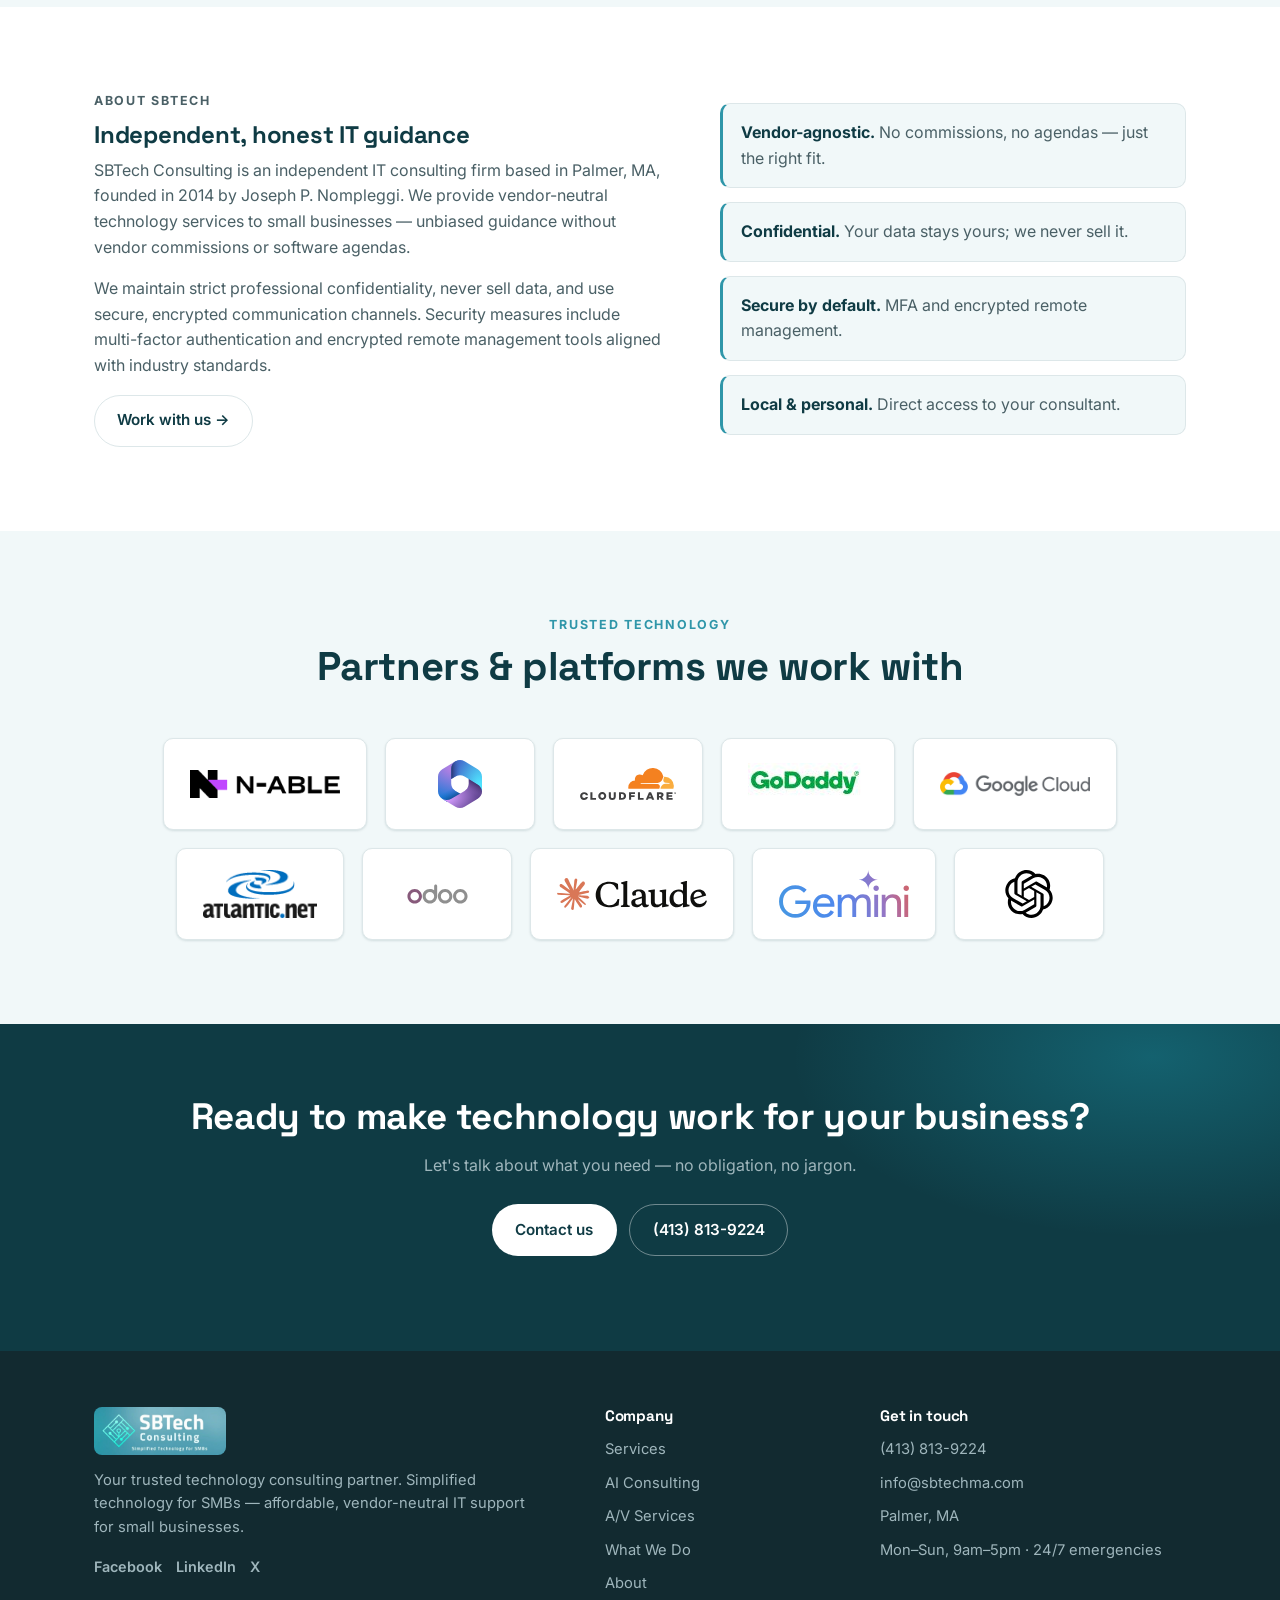
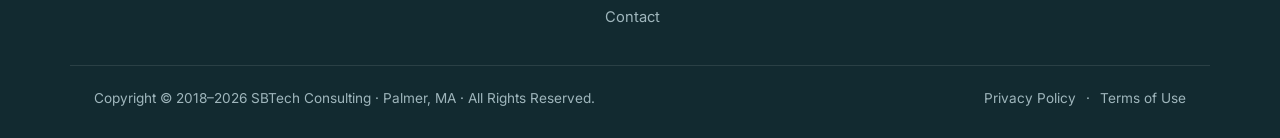
==== commit 6f9370a2: "Add Audio/Video Services section - New A/V Services section: mics/lavs, speakers, screens/projectors" ====
--- a/index.html
+++ b/index.html
@@ -88,6 +88,7 @@
       <nav class="nav" id="nav">
         <a href="index.html#services">Services</a>
         <a href="index.html#ai">AI Consulting</a>
+        <a href="index.html#av">A/V Services</a>
         <a href="index.html#areas">What We Do</a>
         <a href="index.html#about">About</a>
         <a href="contact.html">Contact</a>
@@ -267,6 +268,56 @@
       </div>
     </section>
 
+    <!-- Audio/Video Services -->
+    <section class="section" id="av">
+      <div class="container">
+        <div class="section-head">
+          <p class="eyebrow">On-site &amp; hybrid events</p>
+          <h2>Audio/Video Services</h2>
+          <p class="section-sub">
+            Professional A/V for meetings, training sessions, and events — from a single
+            breakout room to a full multi-room setup. We deliver, set up, run, and record it,
+            so you can focus on your audience.
+          </p>
+        </div>
+        <div class="cards">
+          <article class="card">
+            <div class="card-icon">🎤</div>
+            <h3>Wireless &amp; Lavalier Mics</h3>
+            <p>Clear handheld, headset, and clip-on lav microphones so every presenter is heard.</p>
+          </article>
+          <article class="card">
+            <div class="card-icon">🔊</div>
+            <h3>Speakers &amp; Sound</h3>
+            <p>Balanced PA and room audio sized to your space — boardroom to banquet hall.</p>
+          </article>
+          <article class="card">
+            <div class="card-icon">📽️</div>
+            <h3>Screens &amp; Projectors</h3>
+            <p>Crisp projectors, large displays, and screens for slides, video, and presentations.</p>
+          </article>
+          <article class="card">
+            <div class="card-icon">🧩</div>
+            <h3>Breakout &amp; Meeting Rooms</h3>
+            <p>Coordinated A/V across multiple breakout rooms for workshops and sessions.</p>
+          </article>
+          <article class="card">
+            <div class="card-icon">⏺️</div>
+            <h3>Event Recording</h3>
+            <p>Included recording of your event — audio and video — delivered for sharing and replay.</p>
+          </article>
+          <article class="card">
+            <div class="card-icon">🛠️</div>
+            <h3>Setup &amp; On-site Support</h3>
+            <p>We handle delivery, setup, sound checks, and live support throughout your event.</p>
+          </article>
+        </div>
+        <div class="av-cta">
+          <a href="contact.html" class="btn btn-primary">Plan your event A/V</a>
+        </div>
+      </div>
+    </section>
+
     <!-- Business areas -->
     <section class="section section-alt" id="areas">
       <div class="container">
@@ -390,6 +441,8 @@
       <div class="footer-col">
         <h4>Company</h4>
         <a href="index.html#services">Services</a>
+        <a href="index.html#ai">AI Consulting</a>
+        <a href="index.html#av">A/V Services</a>
         <a href="index.html#areas">What We Do</a>
         <a href="index.html#about">About</a>
         <a href="contact.html">Contact</a>
--- a/styles.css
+++ b/styles.css
@@ -149,6 +149,7 @@
   color: var(--slate);
   font-weight: 500;
   font-size: .95rem;
+  white-space: nowrap;
 }
 .nav > a:hover, .nav > a.active { color: var(--navy); }
 .nav .nav-cta { color: #fff; }
@@ -460,6 +461,8 @@
 .ai-cta p { color: #eafafb; font-size: 1.12rem; max-width: 36em; margin: 0; }
 .ai-cta em { color: var(--cyan); font-style: normal; font-weight: 700; }
 
+.av-cta { text-align: center; margin-top: 36px; }
+
 /* ---------- Areas ---------- */
 .areas {
   display: grid;
@@ -716,7 +719,7 @@
   .hero-card { max-width: 480px; }
 }
 
-@media (max-width: 760px) {
+@media (max-width: 1024px) {
   .nav {
     position: fixed;
     inset: 72px 0 auto 0;
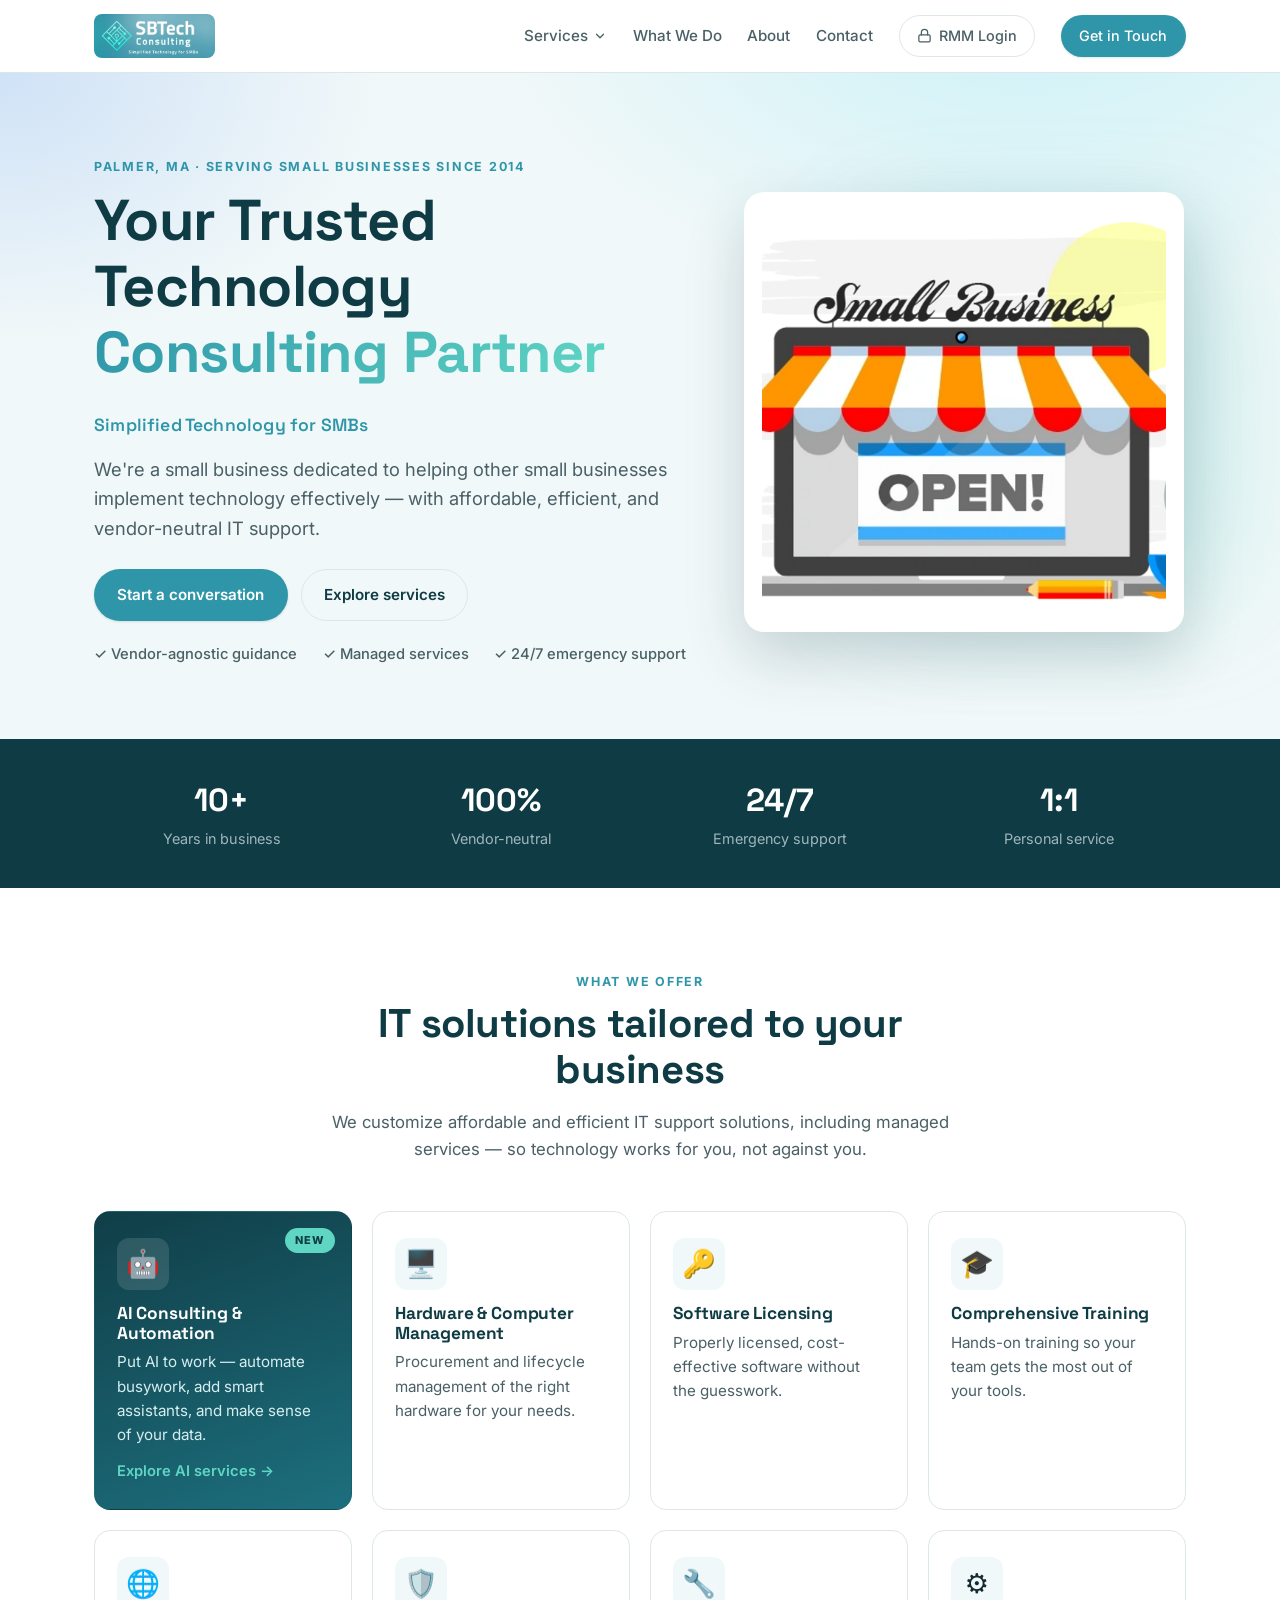
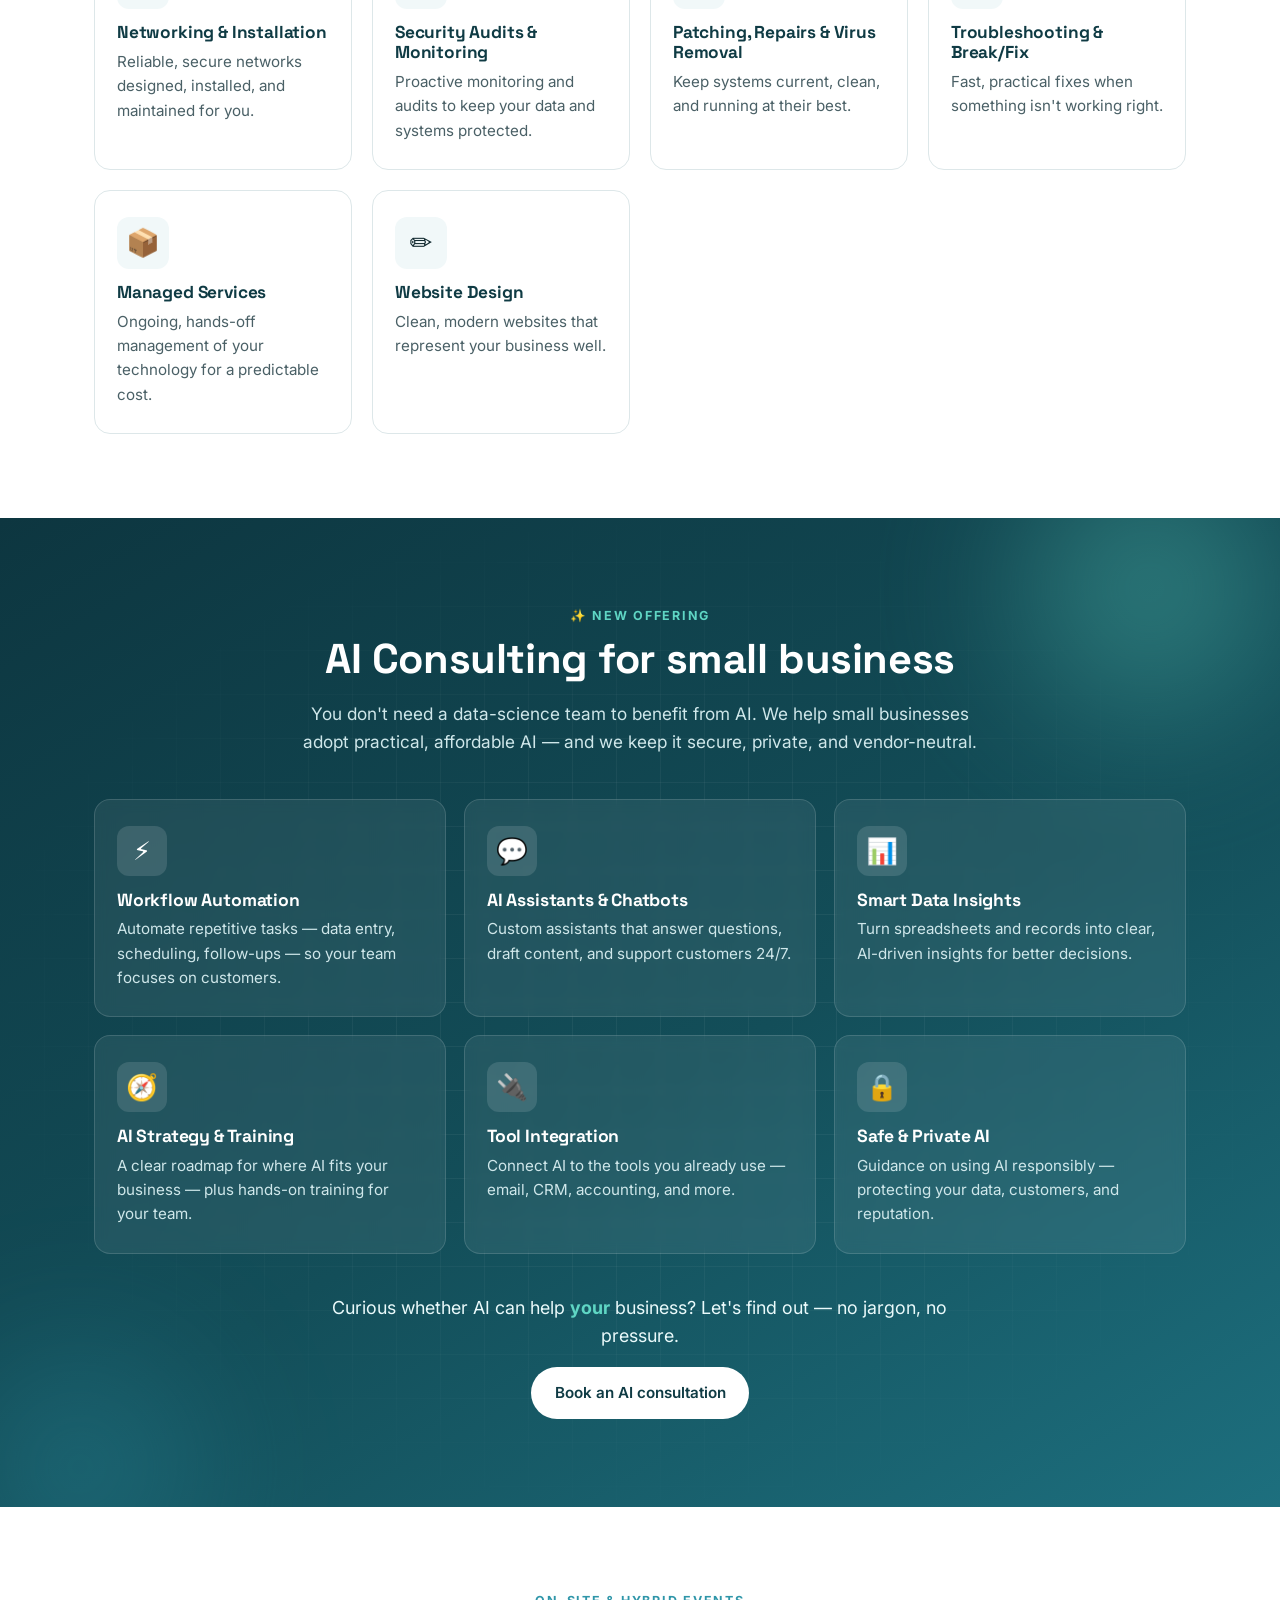
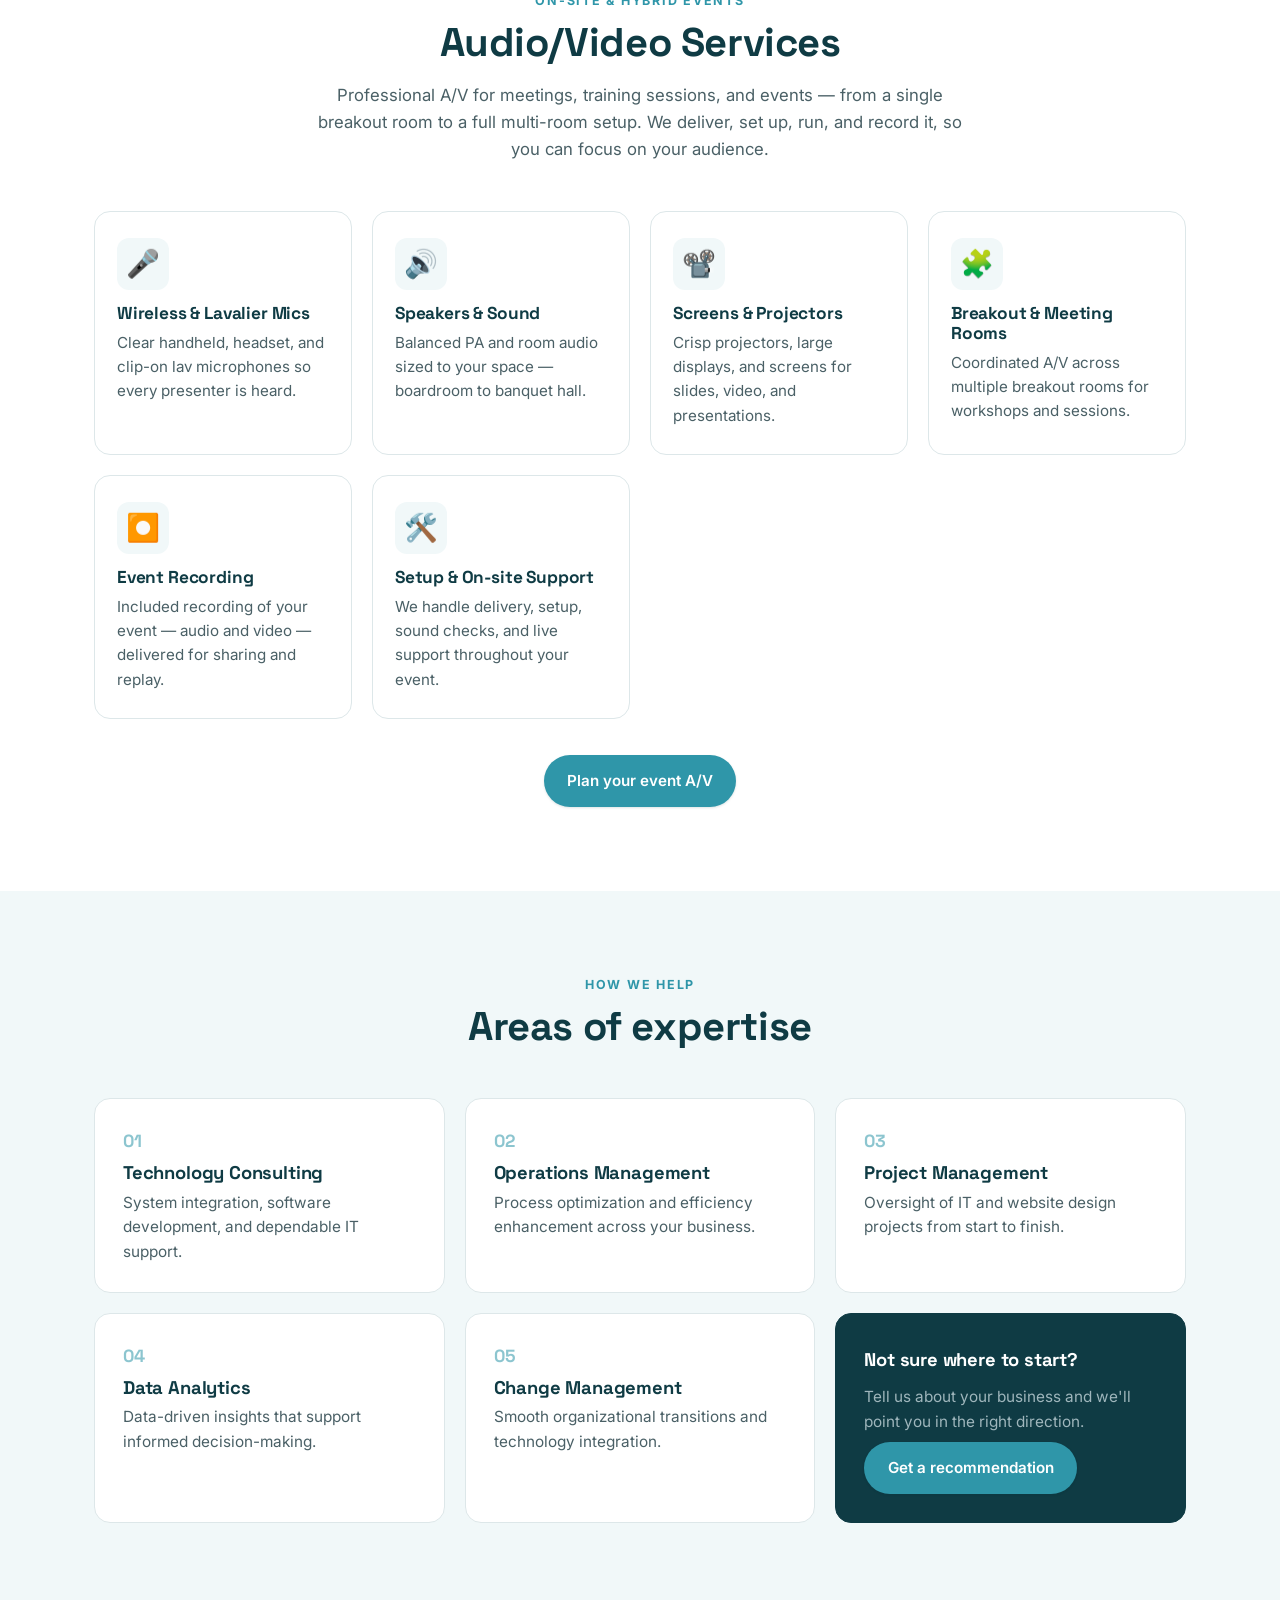
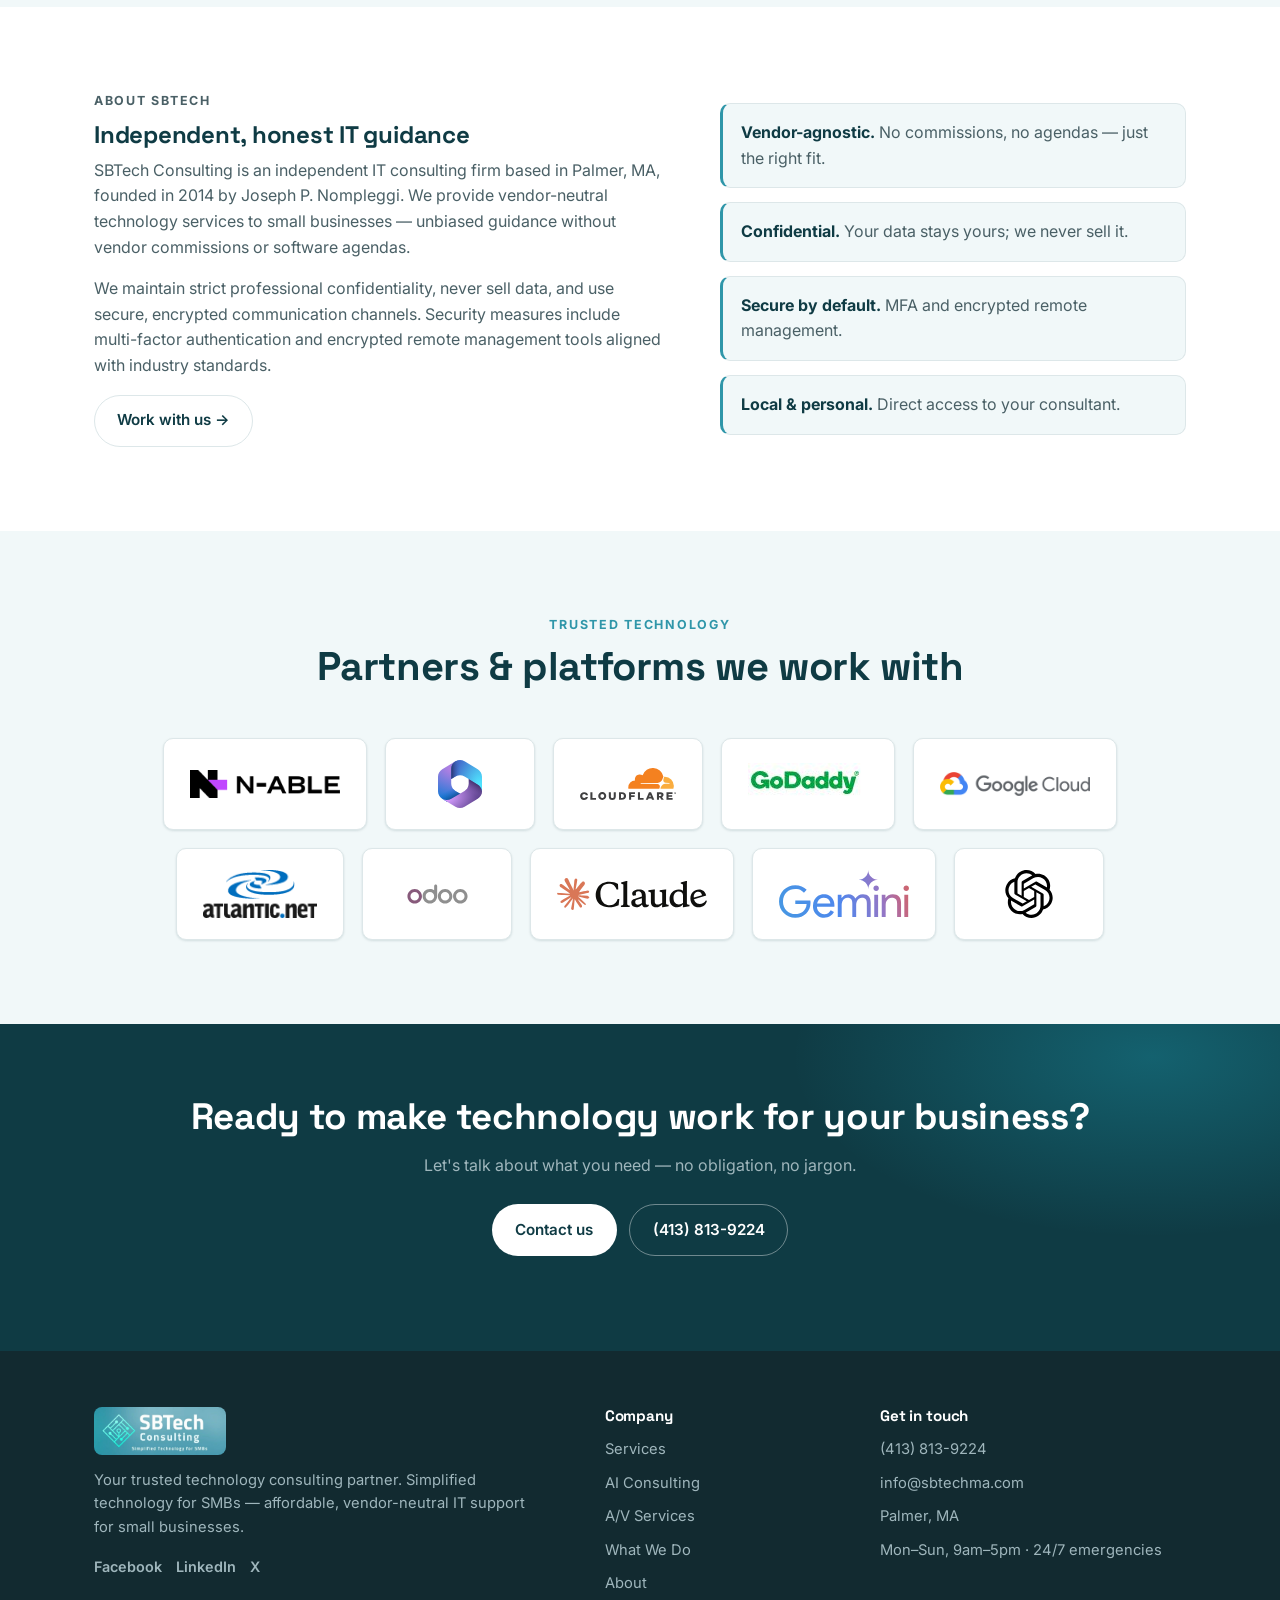
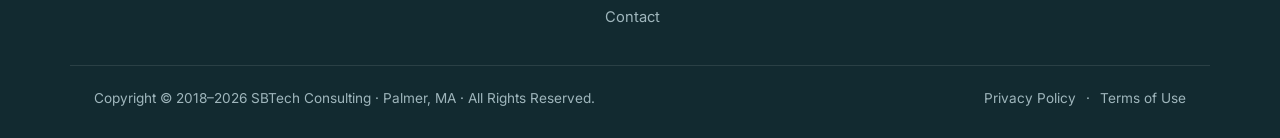
==== commit a4dacac4: "Group Services into a dropdown (IT Consulting, A/V, AI) - Replace separate top-level AI/AV nav items" ====
--- a/index.html
+++ b/index.html
@@ -86,9 +86,16 @@
         <img src="assets/logo.png" alt="SBTech Consulting — Simplified Technology for SMBs" class="brand-logo" />
       </a>
       <nav class="nav" id="nav">
-        <a href="index.html#services">Services</a>
-        <a href="index.html#ai">AI Consulting</a>
-        <a href="index.html#av">A/V Services</a>
+        <div class="nav-item has-dropdown">
+          <a href="index.html#services" class="nav-link">Services
+            <svg class="caret" viewBox="0 0 24 24" fill="none" stroke="currentColor" stroke-width="2.2" stroke-linecap="round" stroke-linejoin="round" aria-hidden="true"><path d="m6 9 6 6 6-6"/></svg>
+          </a>
+          <div class="dropdown">
+            <a href="index.html#services">IT Consulting</a>
+            <a href="index.html#av">A/V Services</a>
+            <a href="index.html#ai">AI Consulting</a>
+          </div>
+        </div>
         <a href="index.html#areas">What We Do</a>
         <a href="index.html#about">About</a>
         <a href="contact.html">Contact</a>
--- a/styles.css
+++ b/styles.css
@@ -145,13 +145,62 @@
   align-items: center;
   gap: 1.6rem;
 }
-.nav > a {
+.nav > a, .nav-link {
   color: var(--slate);
   font-weight: 500;
   font-size: .95rem;
   white-space: nowrap;
 }
-.nav > a:hover, .nav > a.active { color: var(--navy); }
+.nav > a:hover, .nav > a.active, .nav-link:hover { color: var(--navy); }
+
+/* Dropdown menu */
+.nav-item { position: relative; display: inline-flex; }
+.nav-link {
+  display: inline-flex;
+  align-items: center;
+  gap: .3rem;
+  cursor: pointer;
+}
+.nav-link .caret {
+  width: 14px; height: 14px;
+  transition: transform .2s ease;
+}
+.nav-item:hover .nav-link .caret,
+.nav-item:focus-within .nav-link .caret { transform: rotate(180deg); }
+.dropdown {
+  position: absolute;
+  top: 100%;
+  left: 0;
+  min-width: 200px;
+  background: #fff;
+  border: 1px solid var(--line);
+  border-radius: 12px;
+  box-shadow: var(--shadow-md);
+  padding: 8px;
+  display: flex;
+  flex-direction: column;
+  gap: 2px;
+  opacity: 0;
+  visibility: hidden;
+  transform: translateY(6px);
+  transition: opacity .18s ease, transform .18s ease, visibility .18s;
+  z-index: 60;
+}
+.nav-item:hover .dropdown,
+.nav-item:focus-within .dropdown {
+  opacity: 1;
+  visibility: visible;
+  transform: translateY(0);
+}
+.dropdown a {
+  padding: 9px 12px;
+  border-radius: 8px;
+  color: var(--slate);
+  font-size: .92rem;
+  font-weight: 500;
+  white-space: nowrap;
+}
+.dropdown a:hover { background: var(--bg-soft); color: var(--navy); }
 .nav .nav-cta { color: #fff; }
 .nav .nav-cta:hover { color: #fff; }
 .nav .btn { padding: .55rem 1.1rem; font-size: .9rem; }
@@ -736,6 +785,25 @@
   .nav.open { transform: translateY(0); }
   .nav > a { padding: 10px 0; }
   .nav .nav-cta { margin-top: 6px; }
+  /* Dropdown expands inline inside the mobile menu */
+  .nav-item { display: block; width: 100%; }
+  .nav-link { padding: 10px 0; }
+  .nav-link .caret { display: none; }
+  .dropdown {
+    position: static;
+    opacity: 1;
+    visibility: visible;
+    transform: none;
+    min-width: 0;
+    padding: 0 0 4px 14px;
+    margin: 0 0 4px 4px;
+    border: none;
+    border-left: 2px solid var(--line);
+    border-radius: 0;
+    box-shadow: none;
+    background: transparent;
+  }
+  .dropdown a { padding: 8px 0; }
   .nav-toggle { display: flex; }
   .nav-toggle[aria-expanded="true"] span:nth-child(1) { transform: translateY(7px) rotate(45deg); }
   .nav-toggle[aria-expanded="true"] span:nth-child(2) { opacity: 0; }
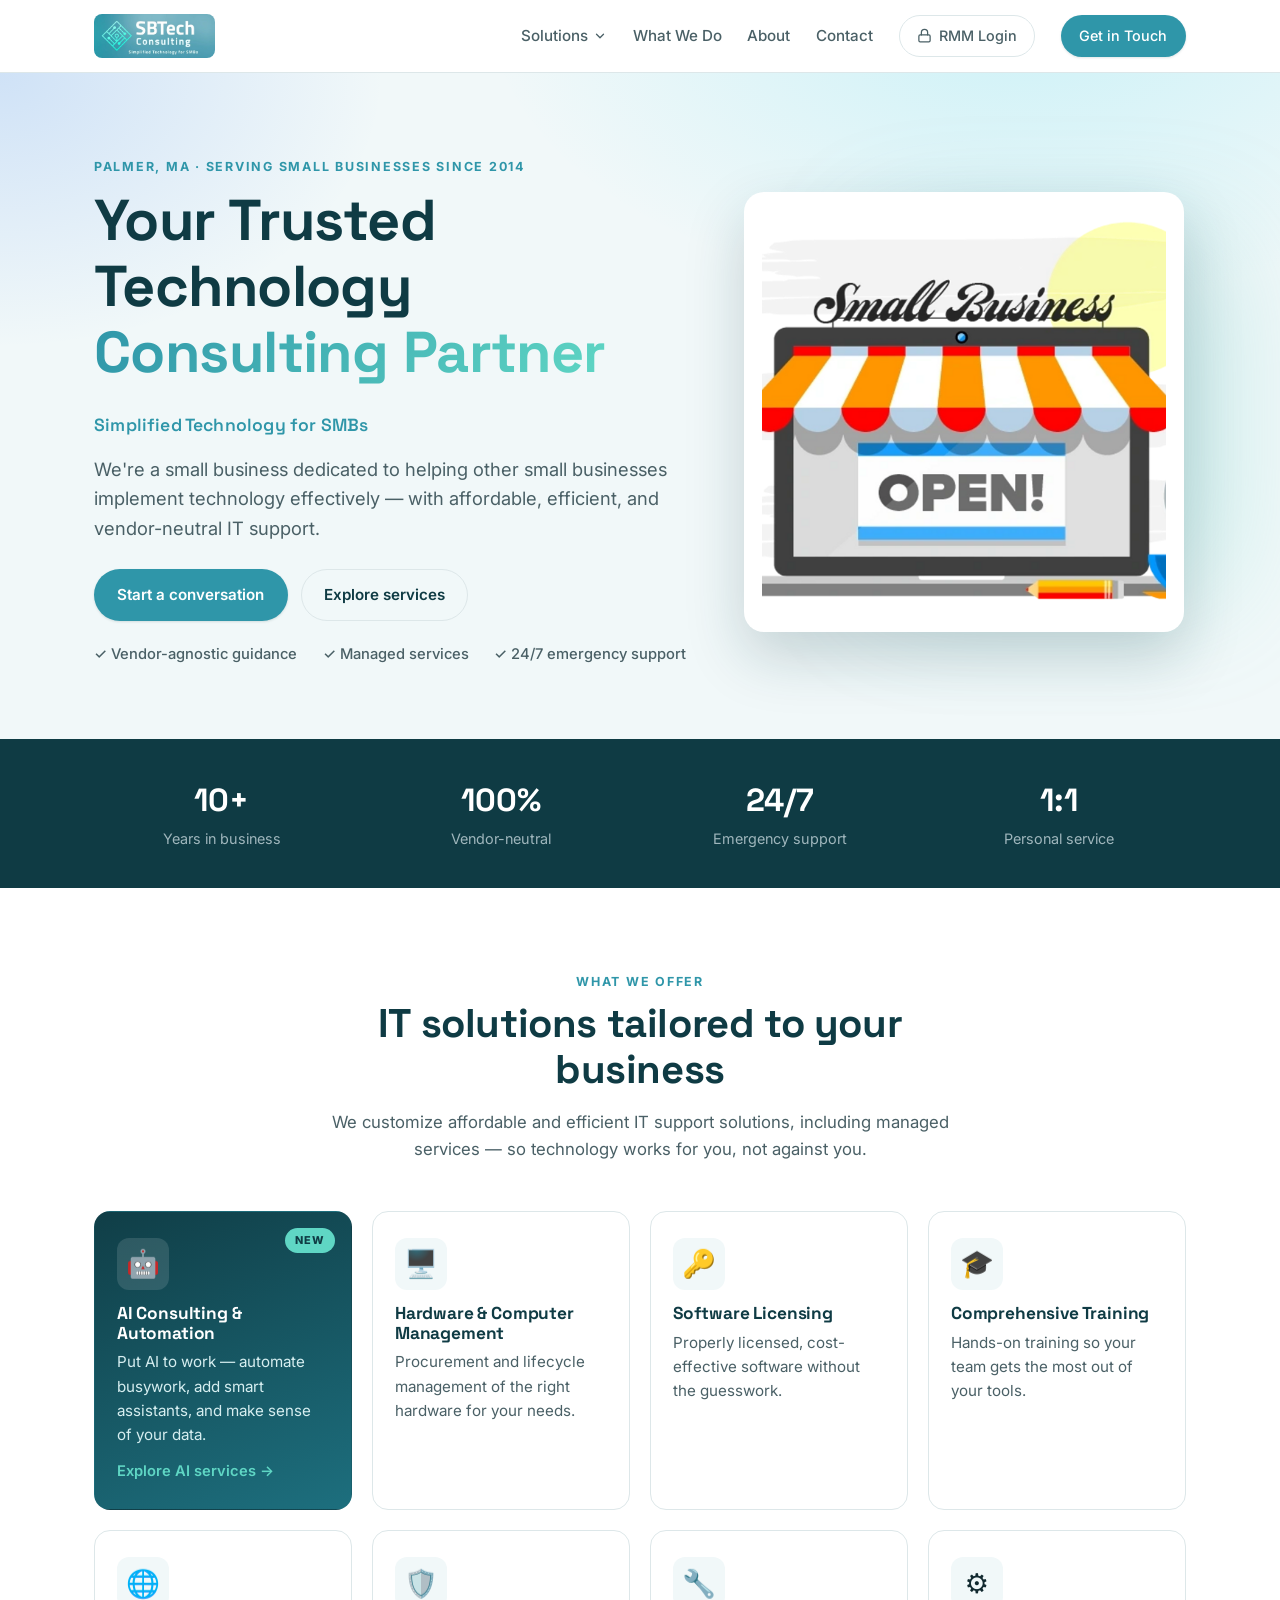
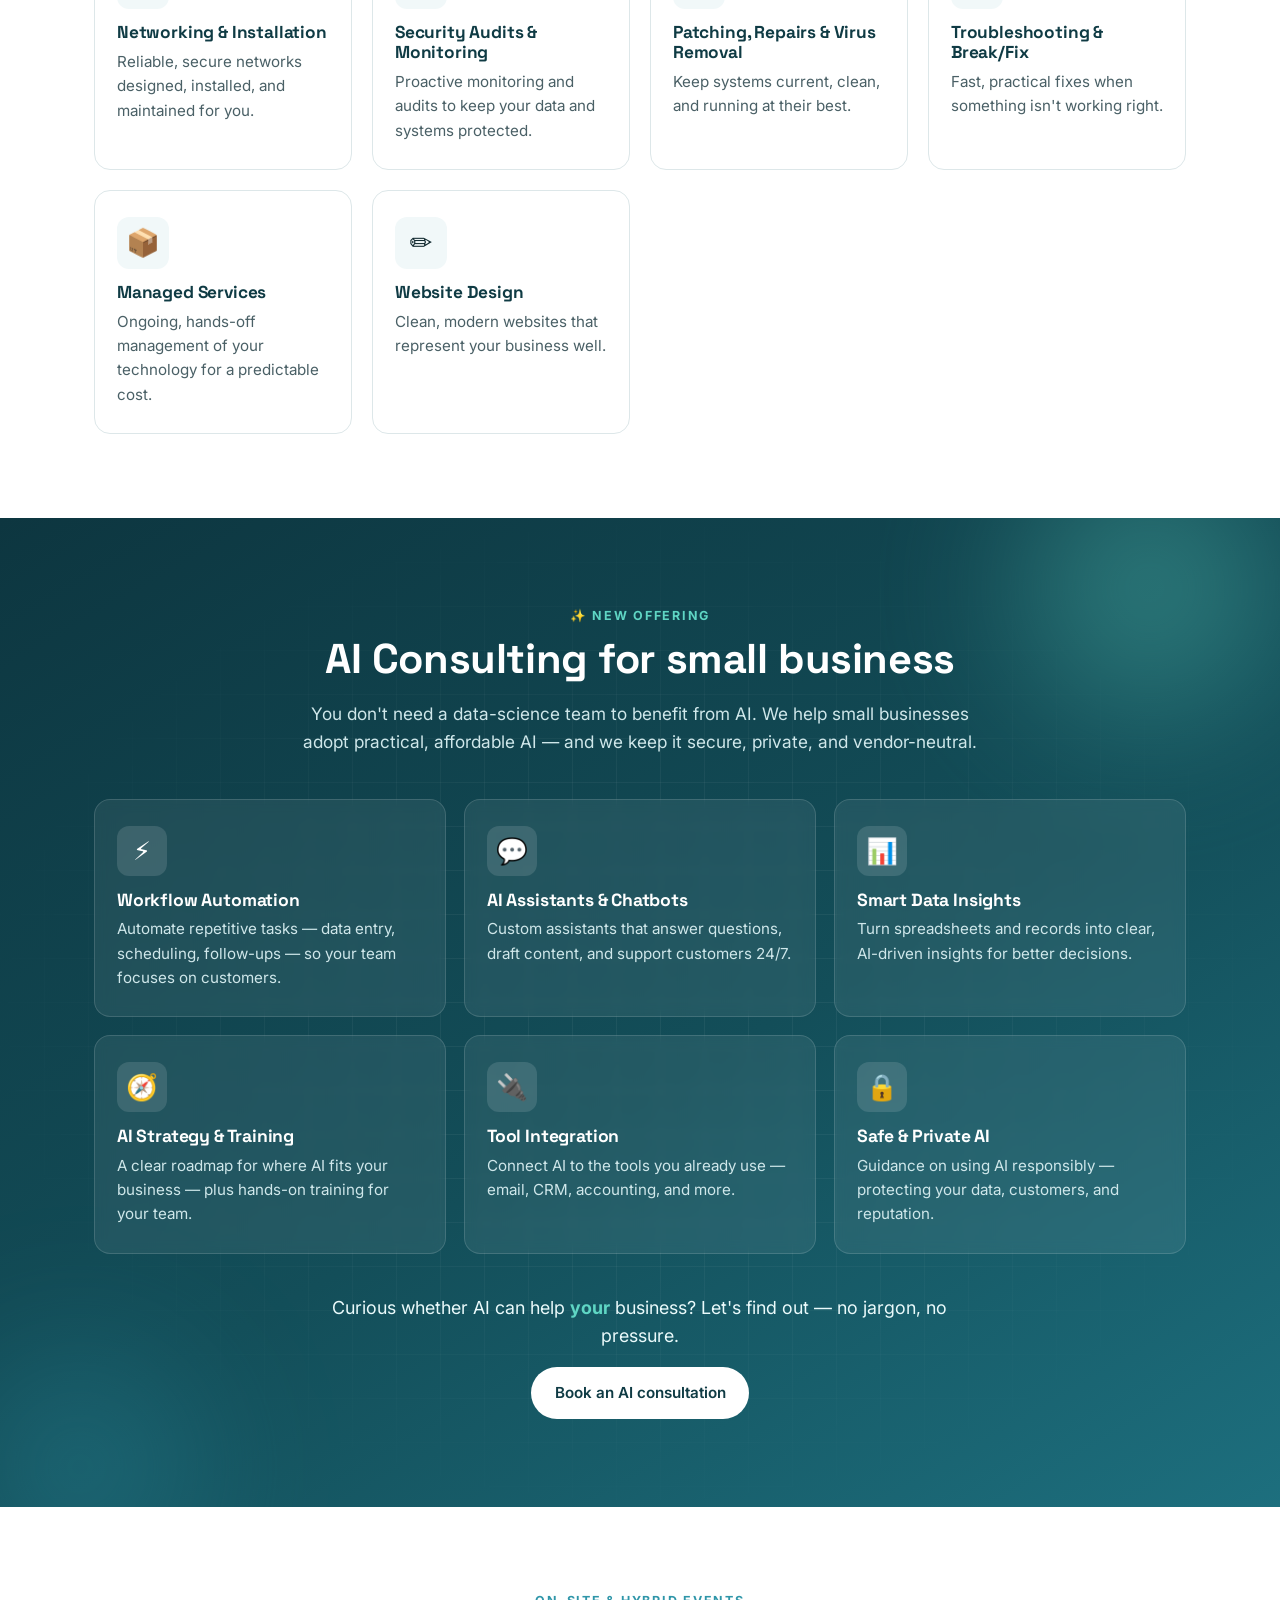
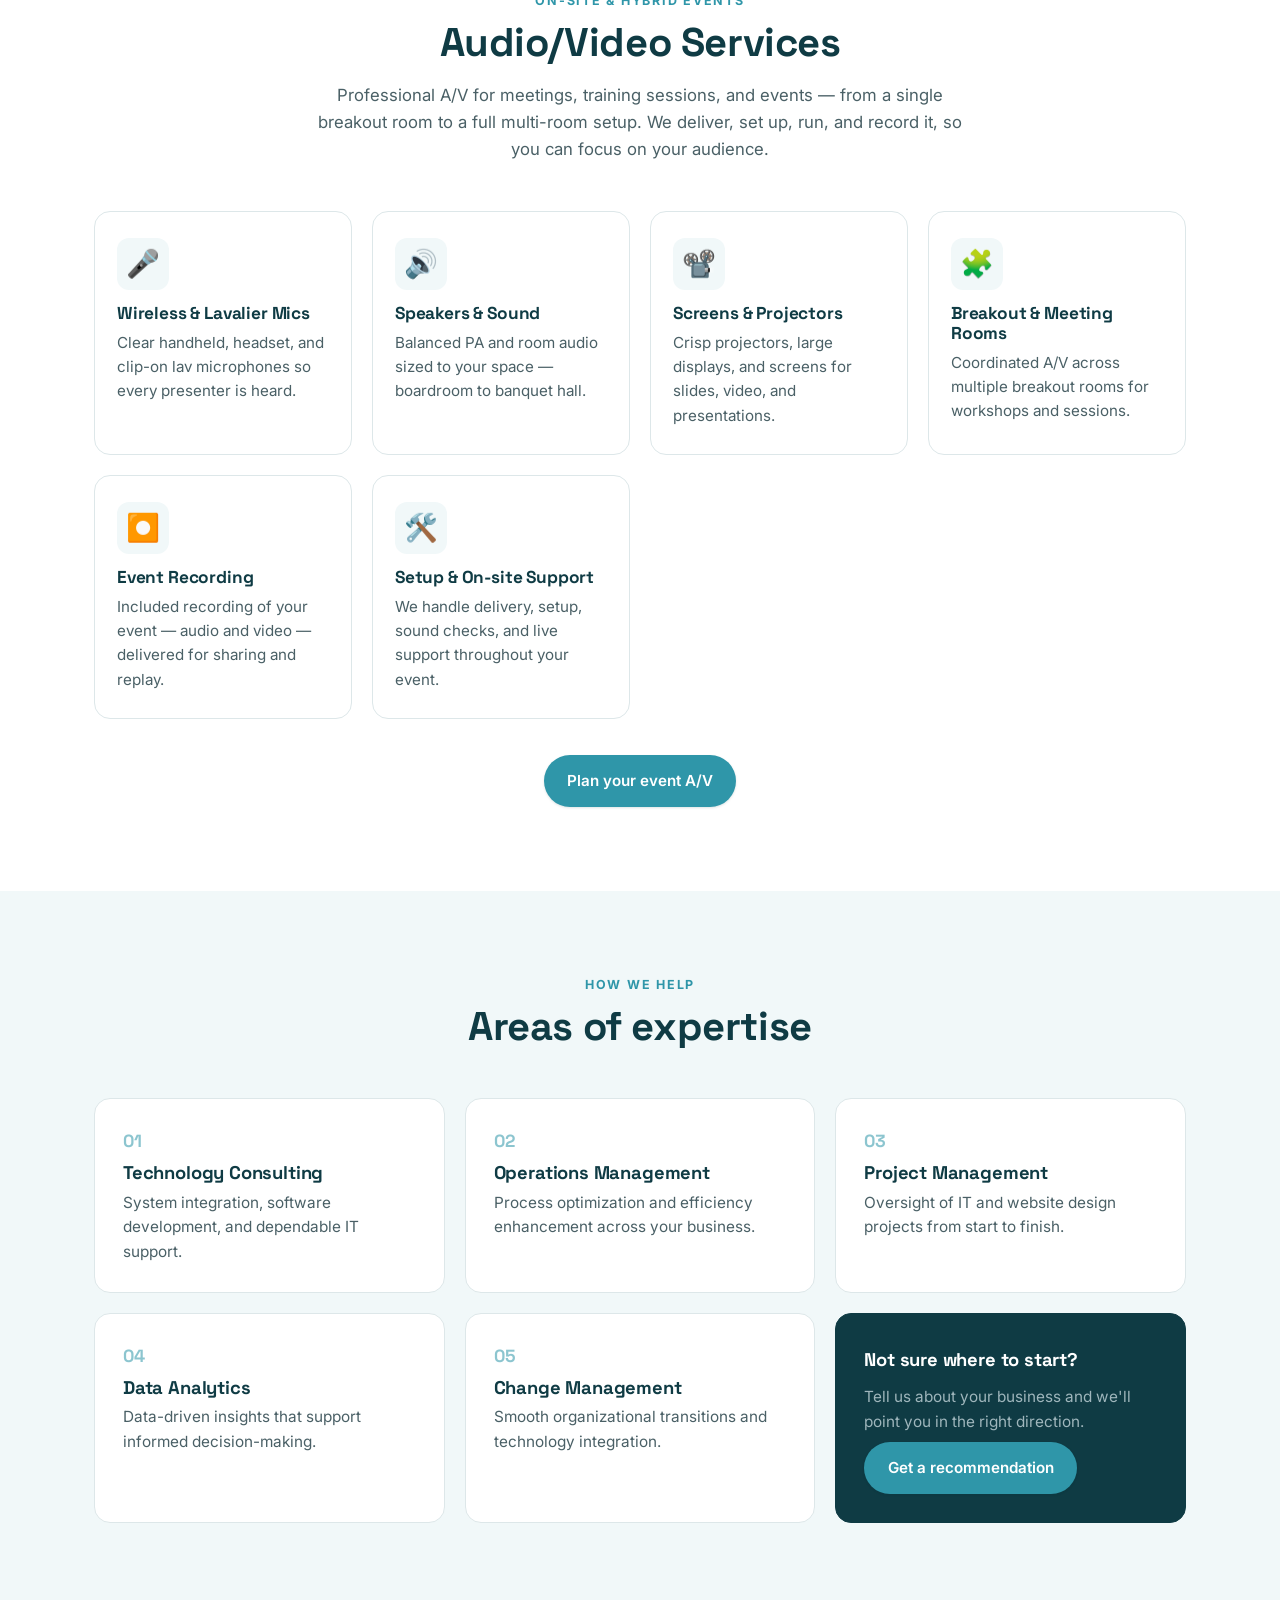
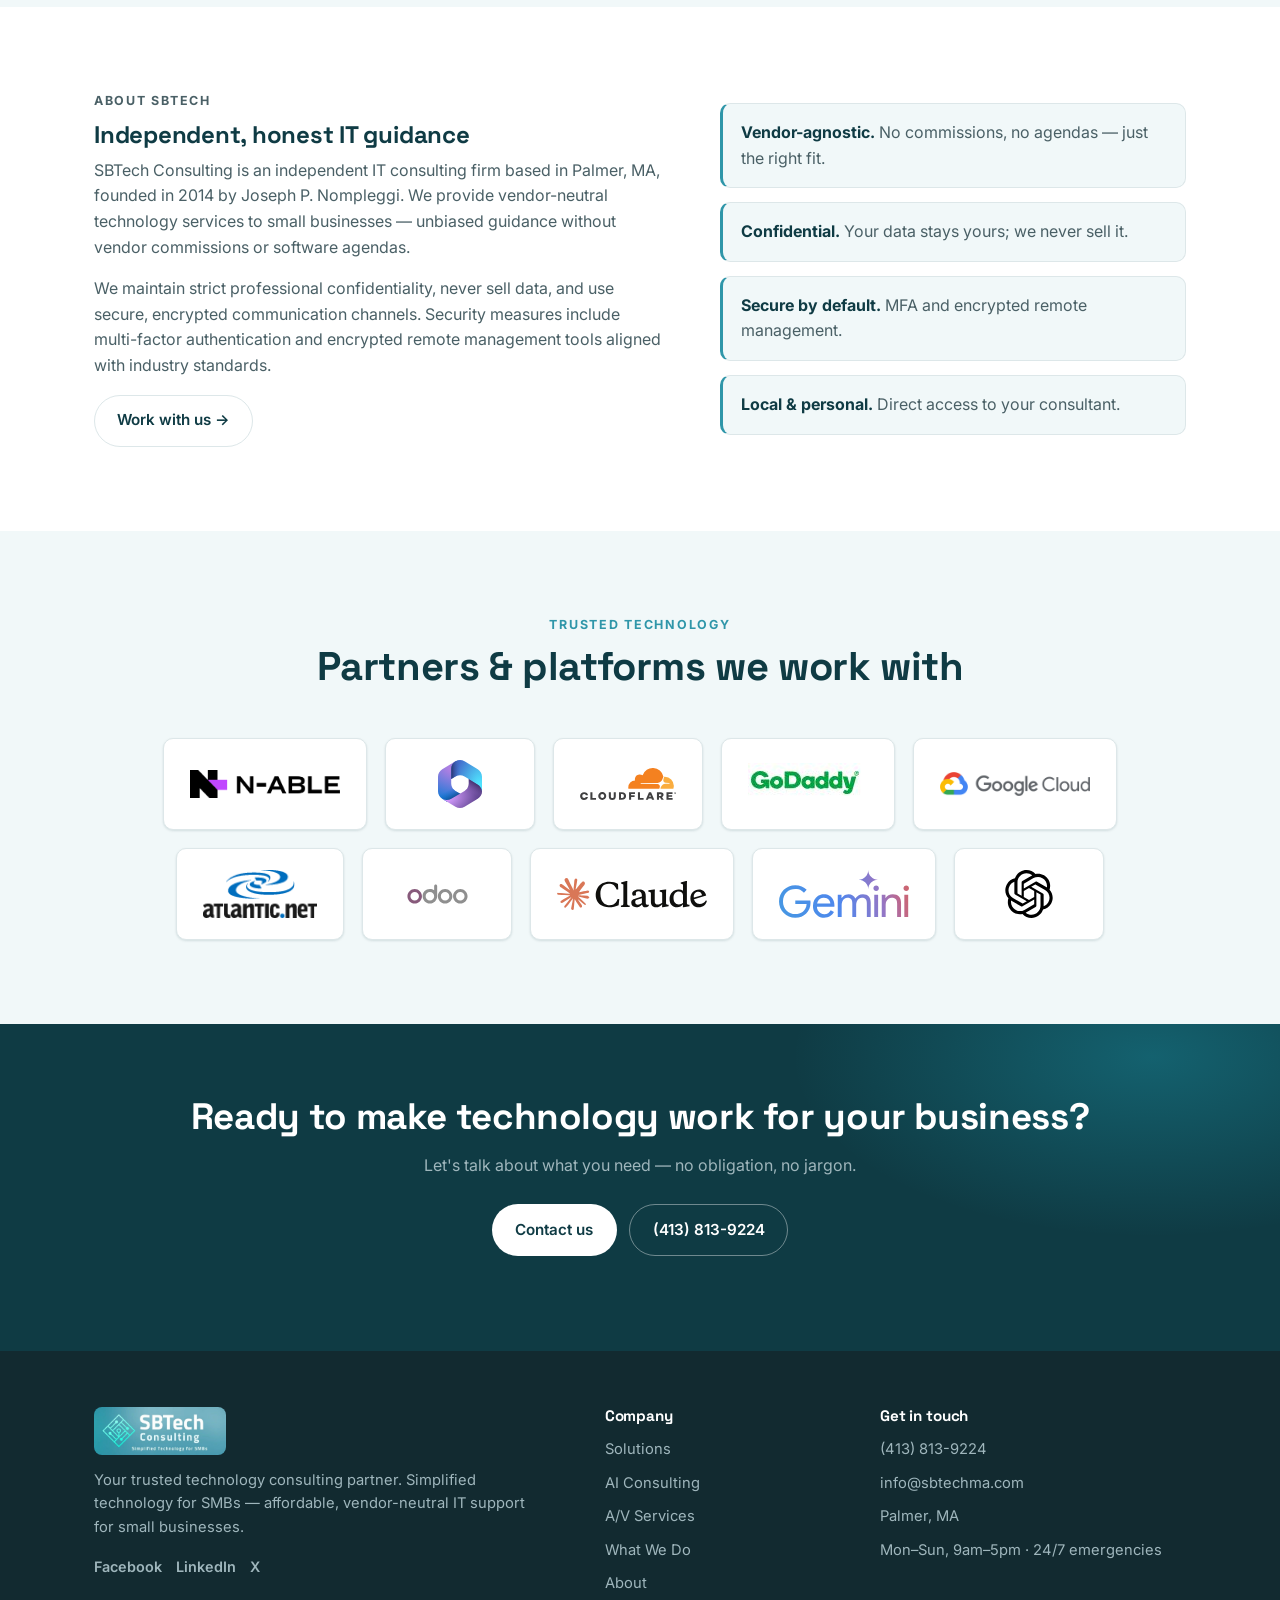
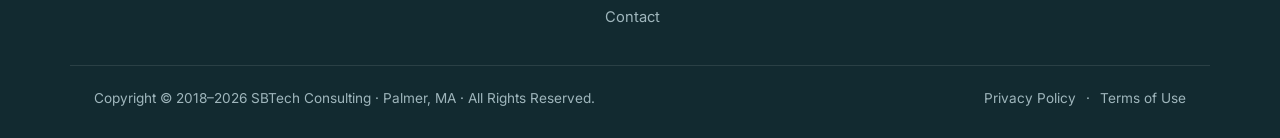
==== commit c92c144a: "Rename Services menu to Solutions Co-Authored-By: Claude Opus 4.8 <noreply@anthropic.com>" ====
--- a/index.html
+++ b/index.html
@@ -87,7 +87,7 @@
       </a>
       <nav class="nav" id="nav">
         <div class="nav-item has-dropdown">
-          <a href="index.html#services" class="nav-link">Services
+          <a href="index.html#services" class="nav-link">Solutions
             <svg class="caret" viewBox="0 0 24 24" fill="none" stroke="currentColor" stroke-width="2.2" stroke-linecap="round" stroke-linejoin="round" aria-hidden="true"><path d="m6 9 6 6 6-6"/></svg>
           </a>
           <div class="dropdown">
@@ -447,7 +447,7 @@
       </div>
       <div class="footer-col">
         <h4>Company</h4>
-        <a href="index.html#services">Services</a>
+        <a href="index.html#services">Solutions</a>
         <a href="index.html#ai">AI Consulting</a>
         <a href="index.html#av">A/V Services</a>
         <a href="index.html#areas">What We Do</a>
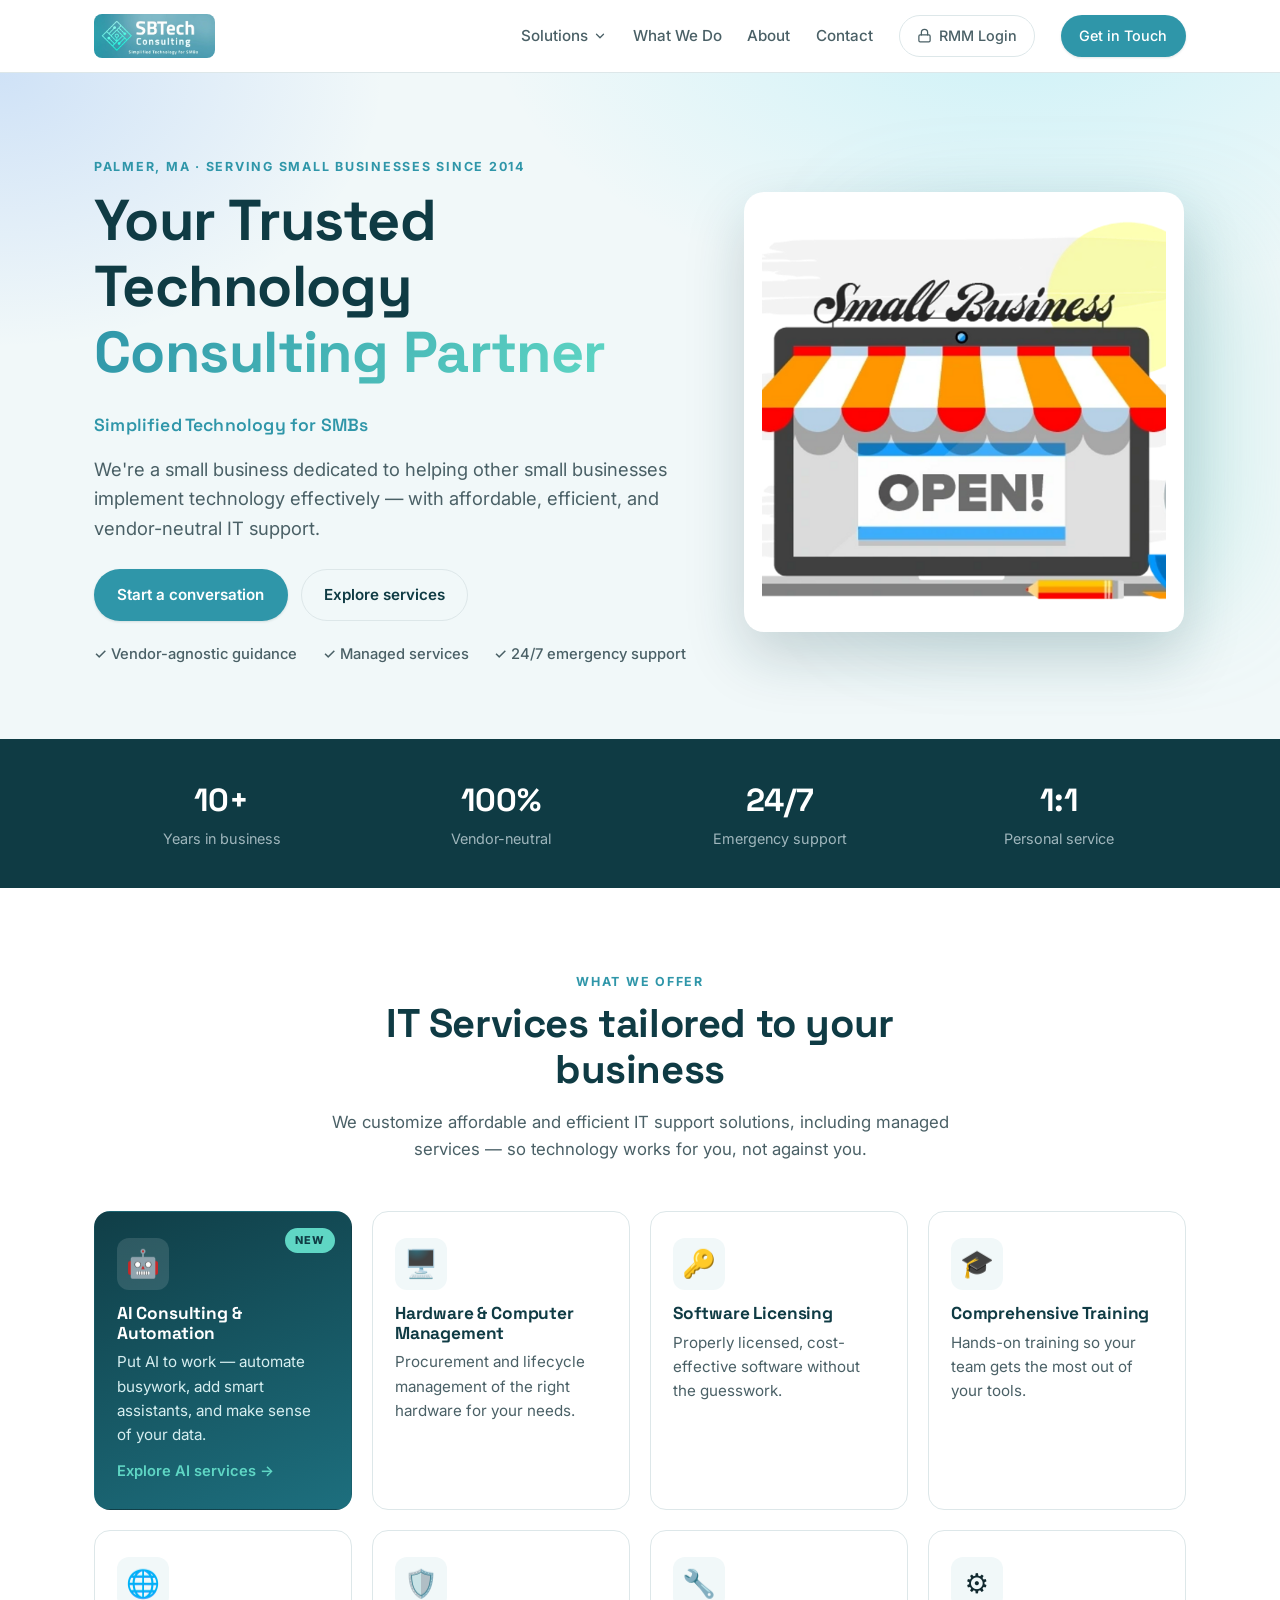
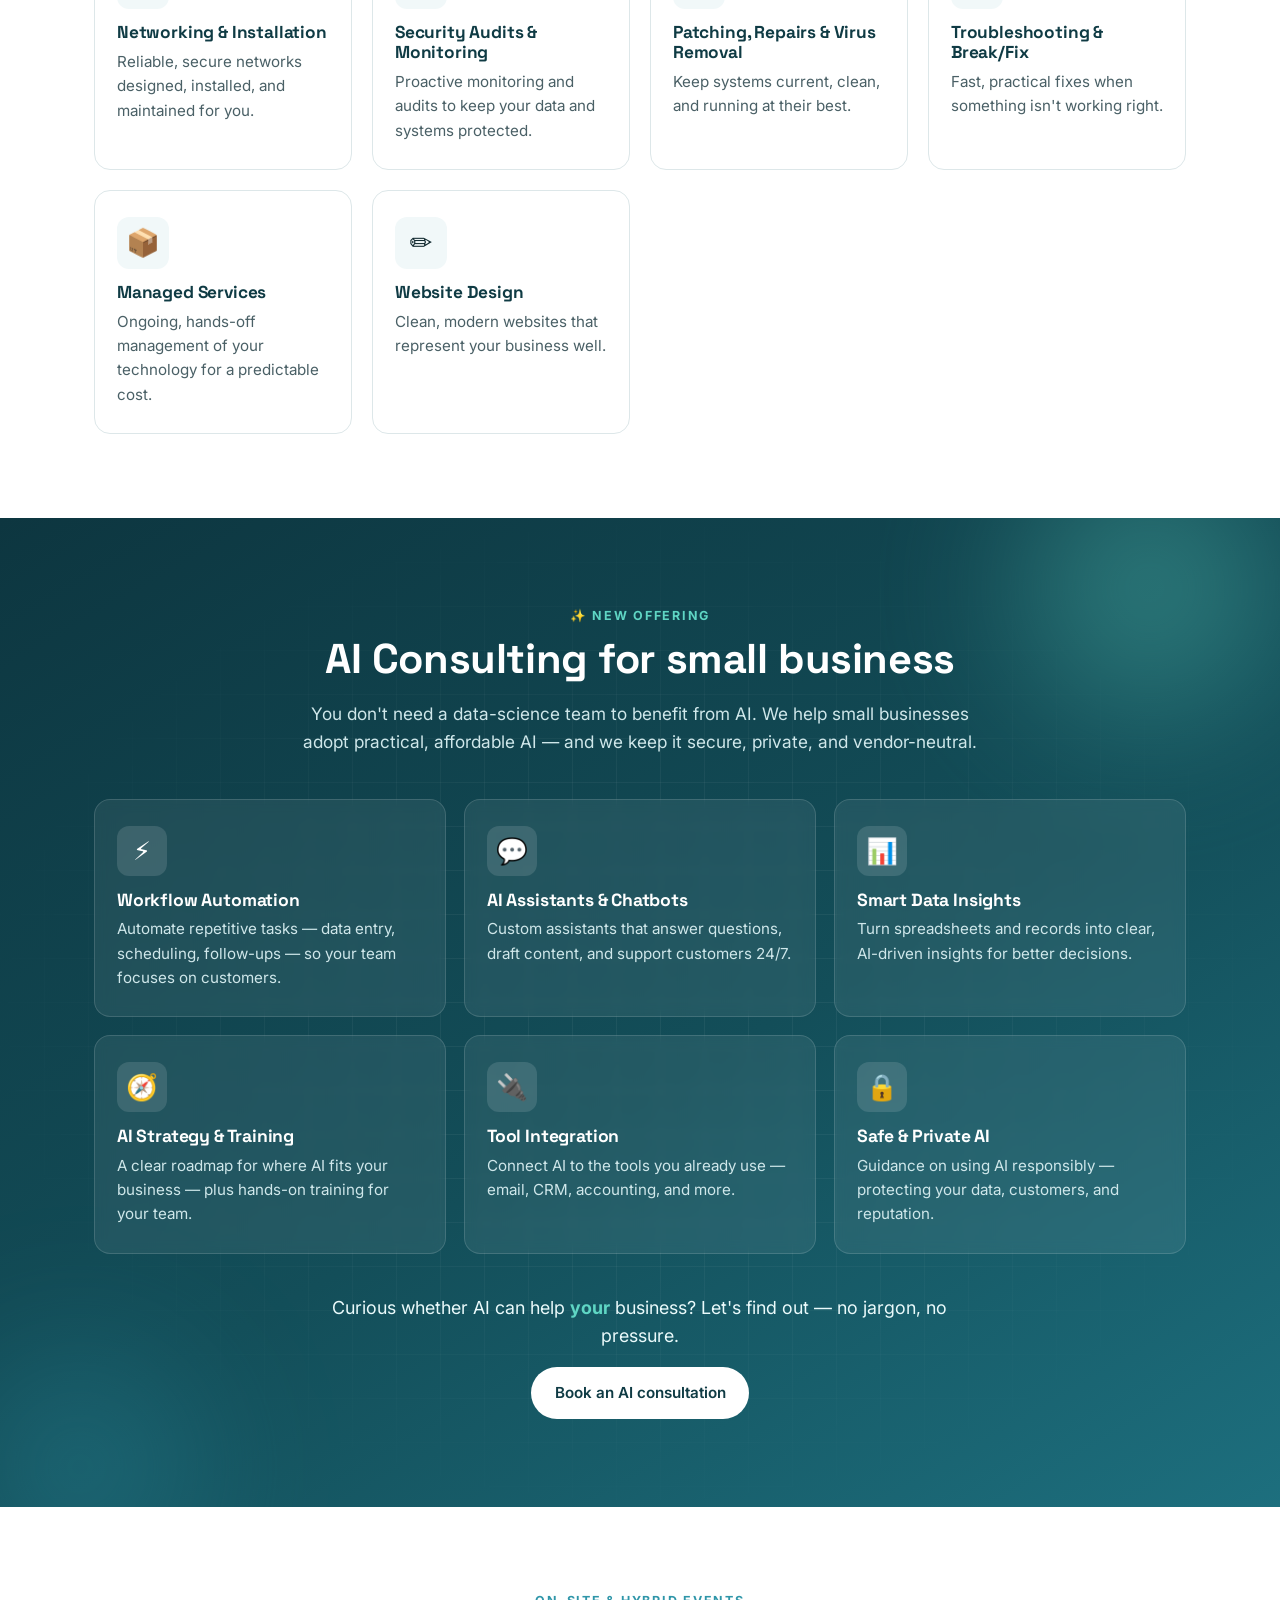
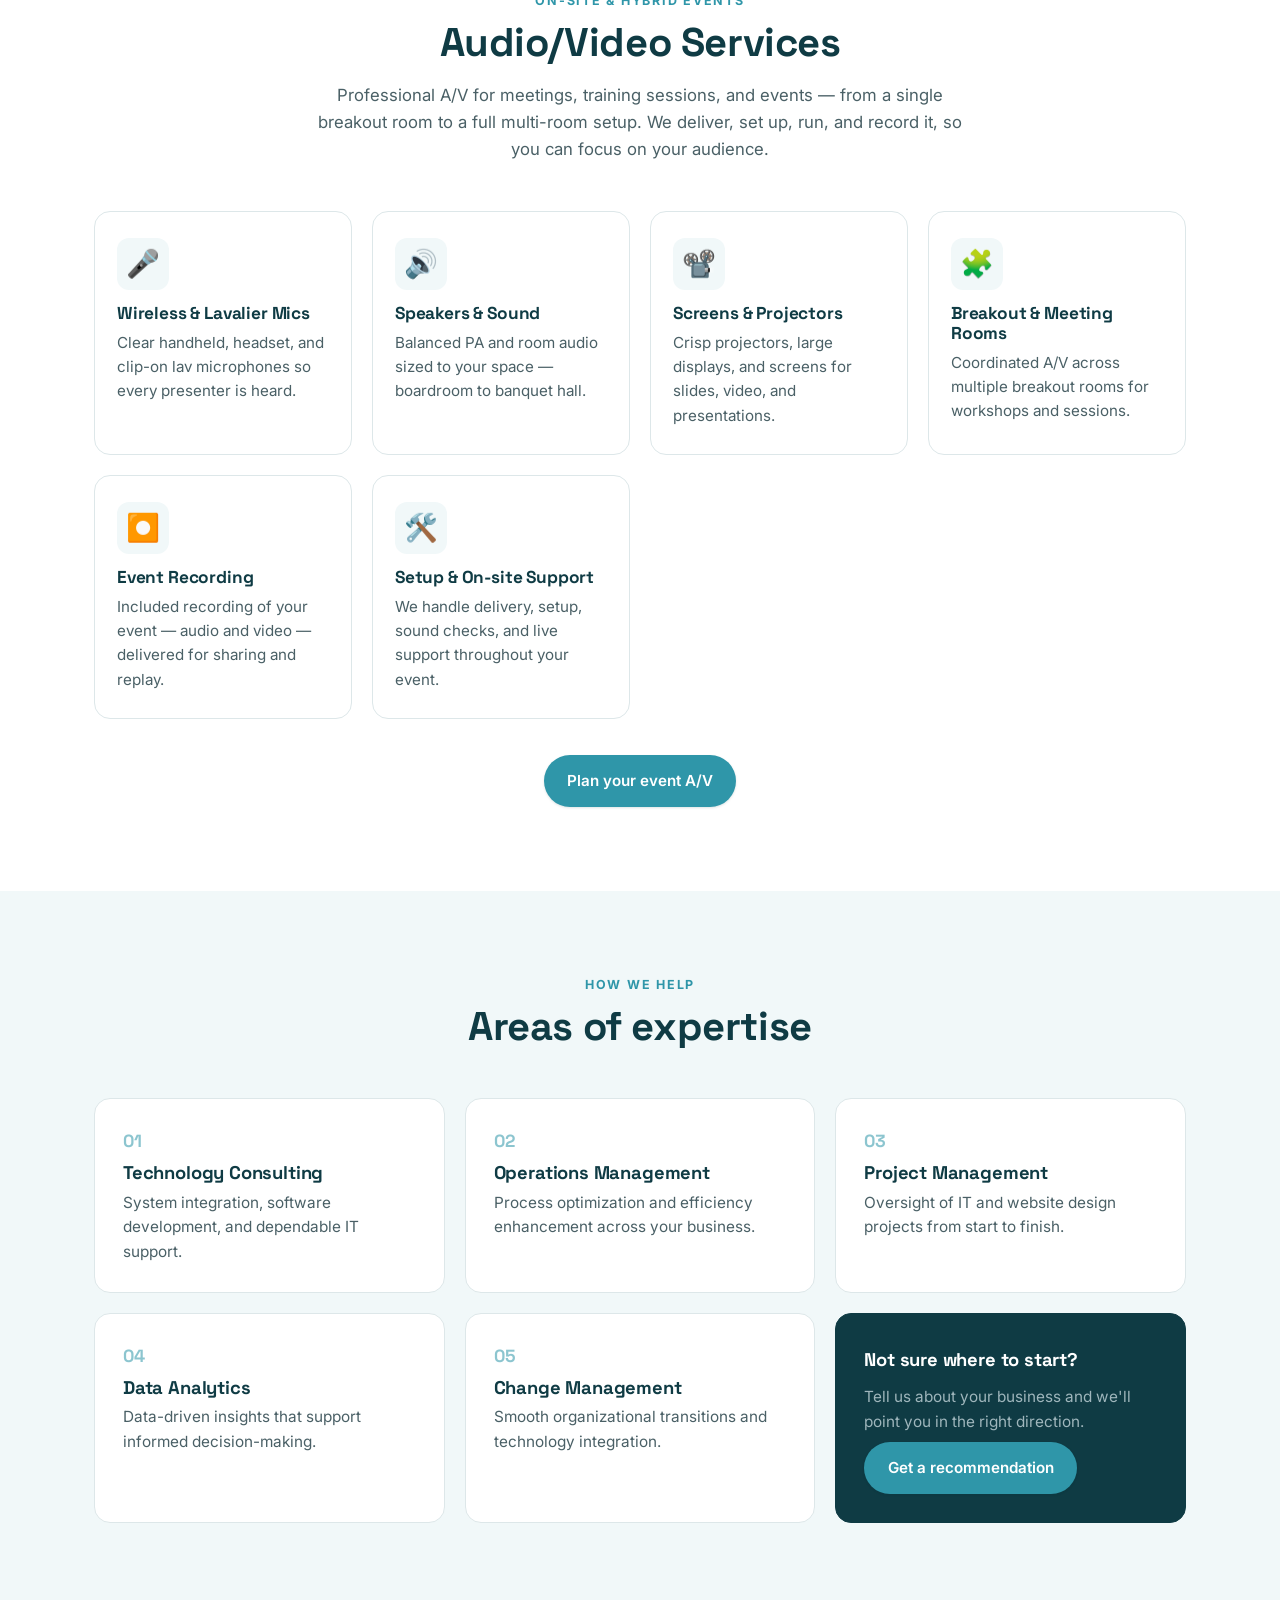
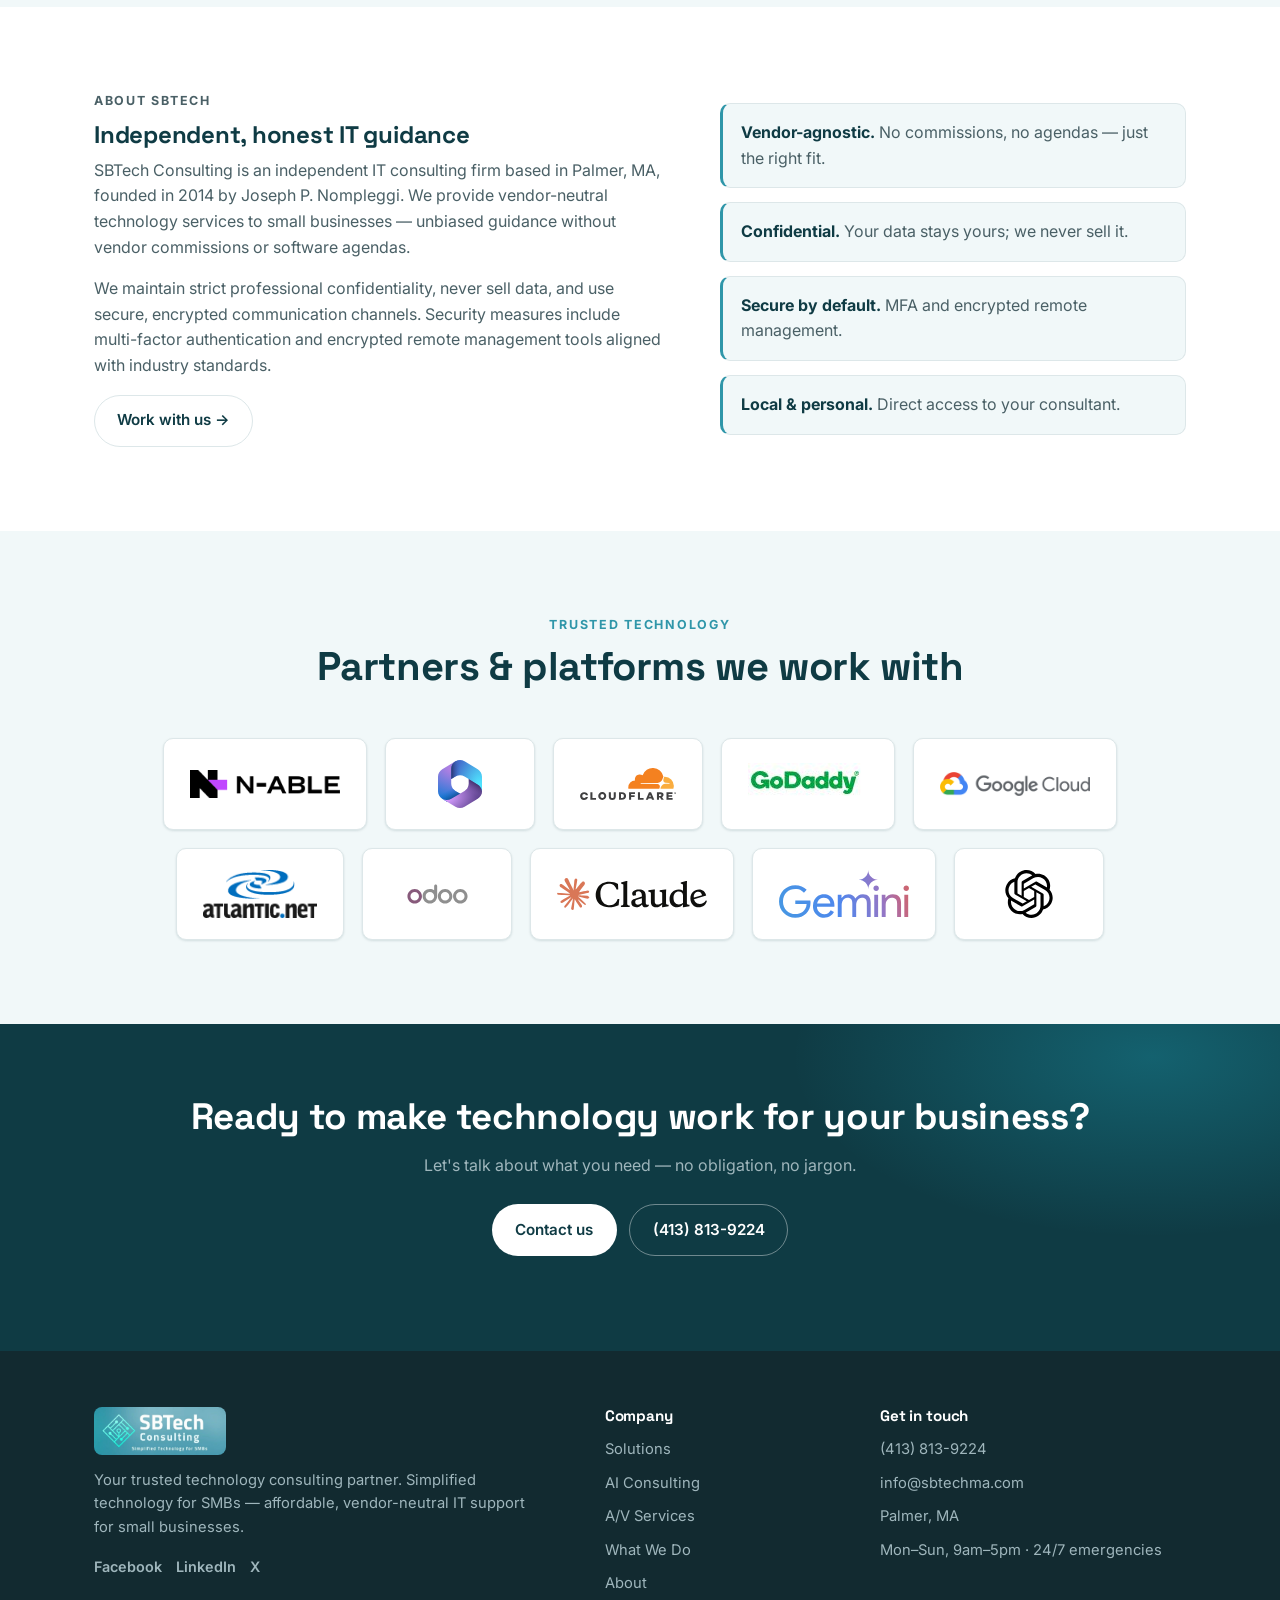
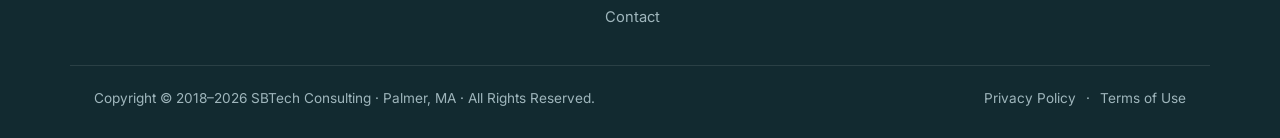
==== commit a87f493e: "Rename IT Consulting to IT Services in menu and section heading Co-Authored-By: Claude Opus 4.8 <nor" ====
--- a/index.html
+++ b/index.html
@@ -20,7 +20,7 @@
   <link rel="preconnect" href="https://fonts.googleapis.com" />
   <link rel="preconnect" href="https://fonts.gstatic.com" crossorigin />
   <link href="https://fonts.googleapis.com/css2?family=Inter:wght@400;500;600;700;800&family=Space+Grotesk:wght@500;600;700&display=swap" rel="stylesheet" />
-  <link rel="stylesheet" href="styles.css" />
+  <link rel="stylesheet" href="styles.css?v=2" />
 
   <!-- Structured data: ProfessionalService (LocalBusiness) -->
   <script type="application/ld+json">
@@ -91,7 +91,7 @@
             <svg class="caret" viewBox="0 0 24 24" fill="none" stroke="currentColor" stroke-width="2.2" stroke-linecap="round" stroke-linejoin="round" aria-hidden="true"><path d="m6 9 6 6 6-6"/></svg>
           </a>
           <div class="dropdown">
-            <a href="index.html#services">IT Consulting</a>
+            <a href="index.html#services">IT Services</a>
             <a href="index.html#av">A/V Services</a>
             <a href="index.html#ai">AI Consulting</a>
           </div>
@@ -155,7 +155,7 @@
       <div class="container">
         <div class="section-head">
           <p class="eyebrow">What we offer</p>
-          <h2>IT solutions tailored to your business</h2>
+          <h2>IT Services tailored to your business</h2>
           <p class="section-sub">
             We customize affordable and efficient IT support solutions, including managed
             services — so technology works for you, not against you.
@@ -472,6 +472,6 @@
     </div>
   </footer>
 
-  <script src="script.js"></script>
+  <script src="script.js?v=2"></script>
 </body>
 </html>
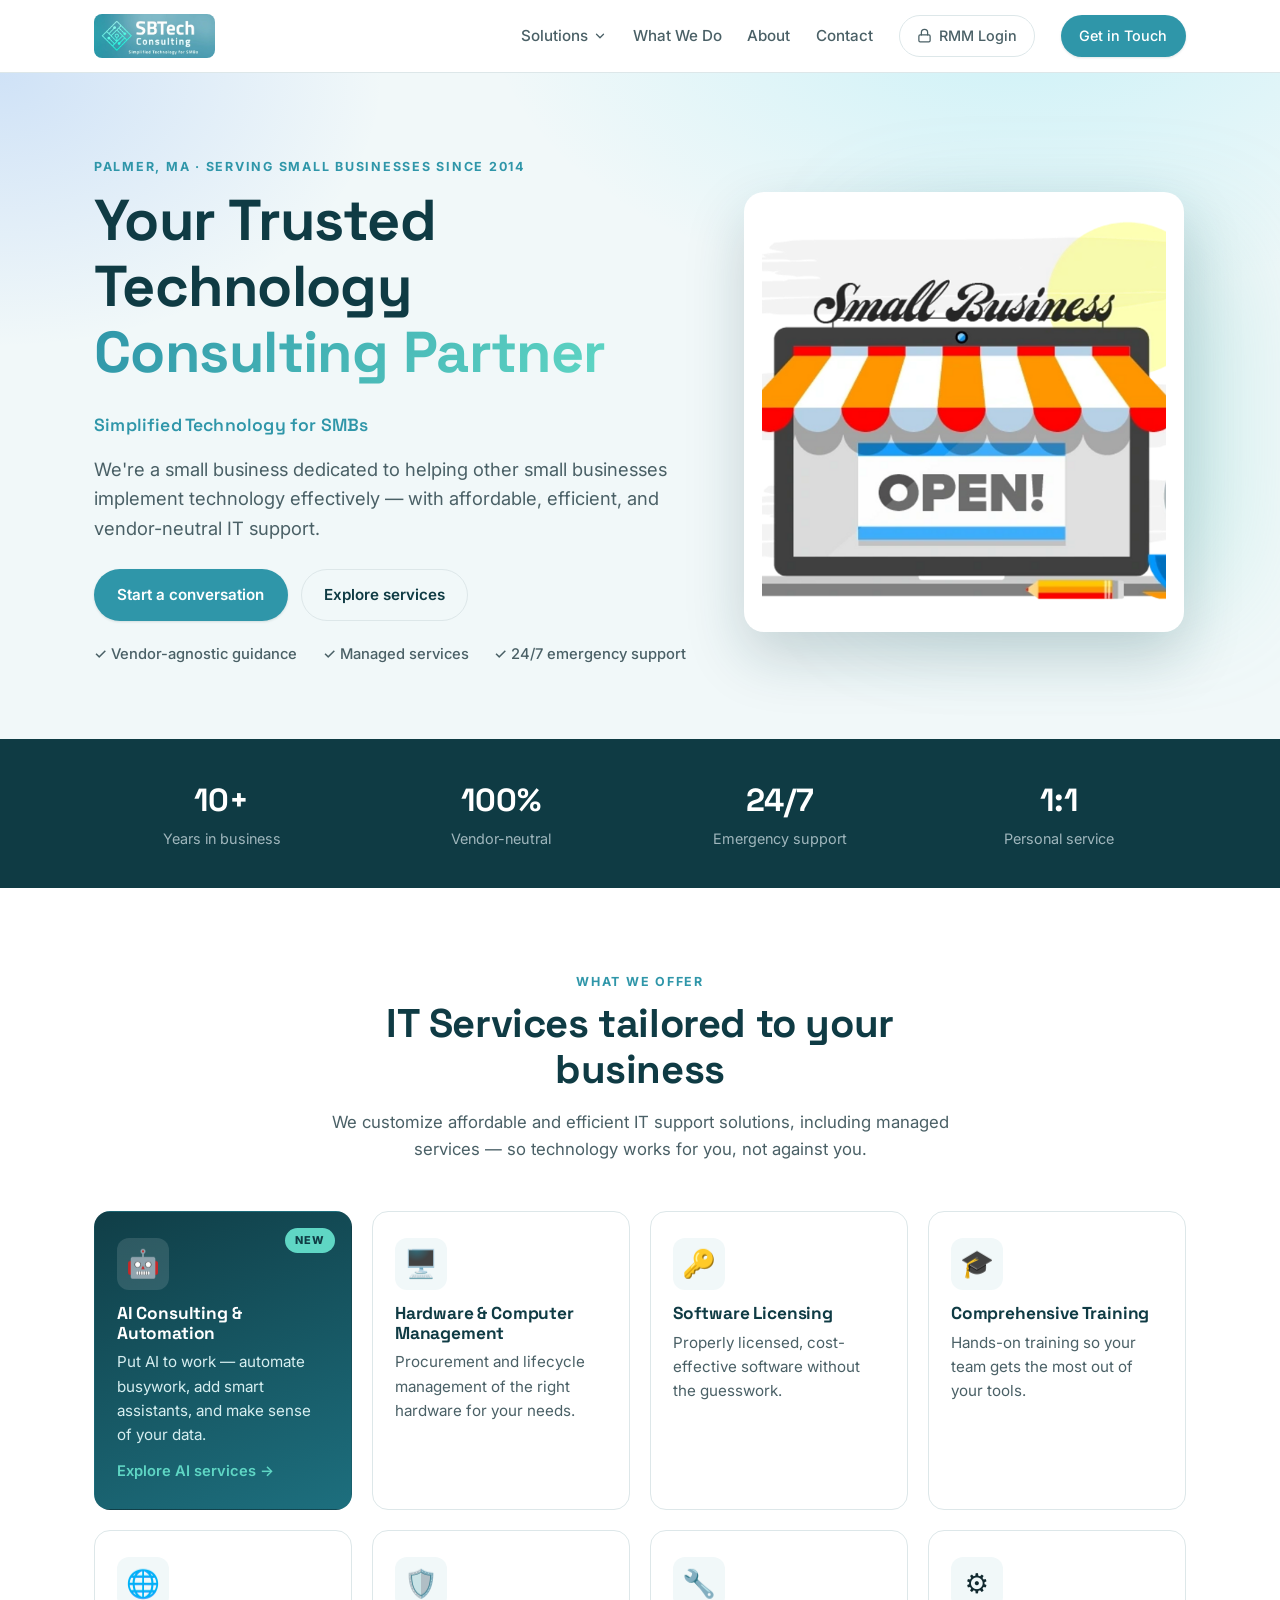
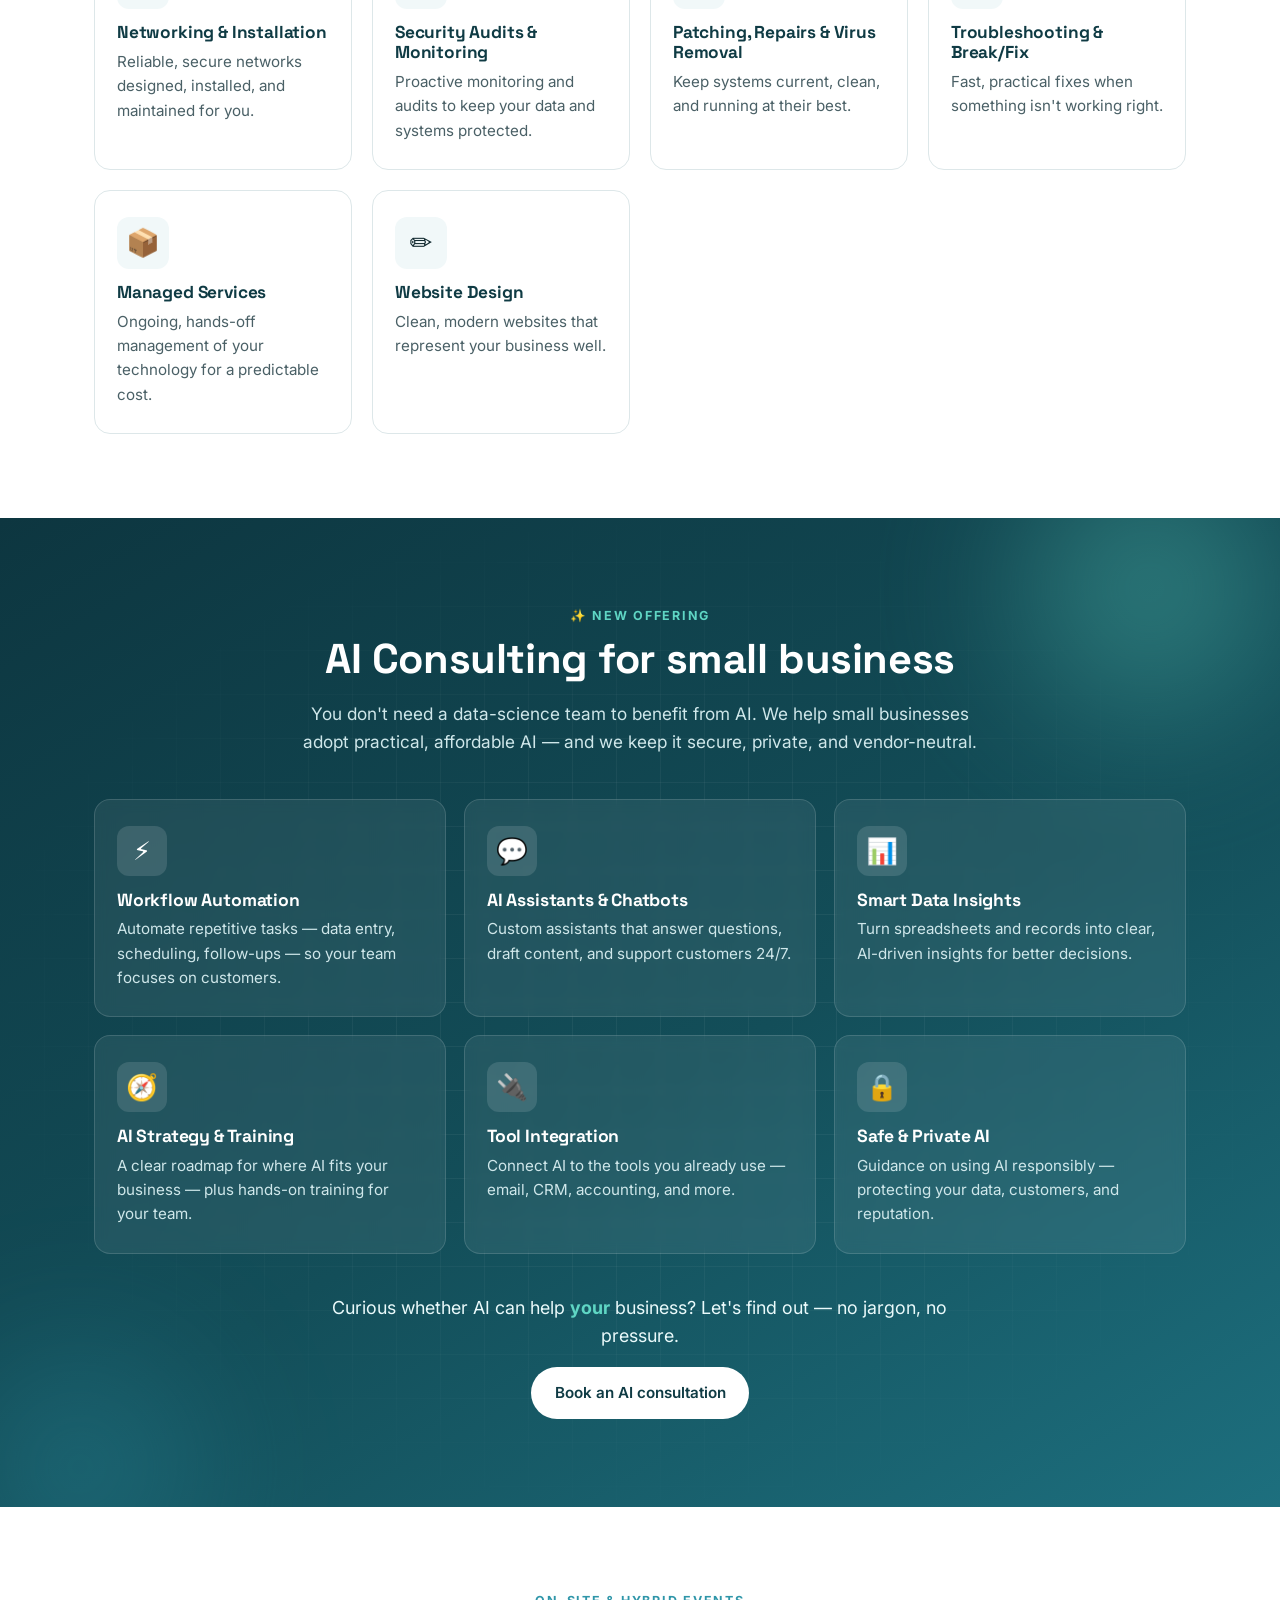
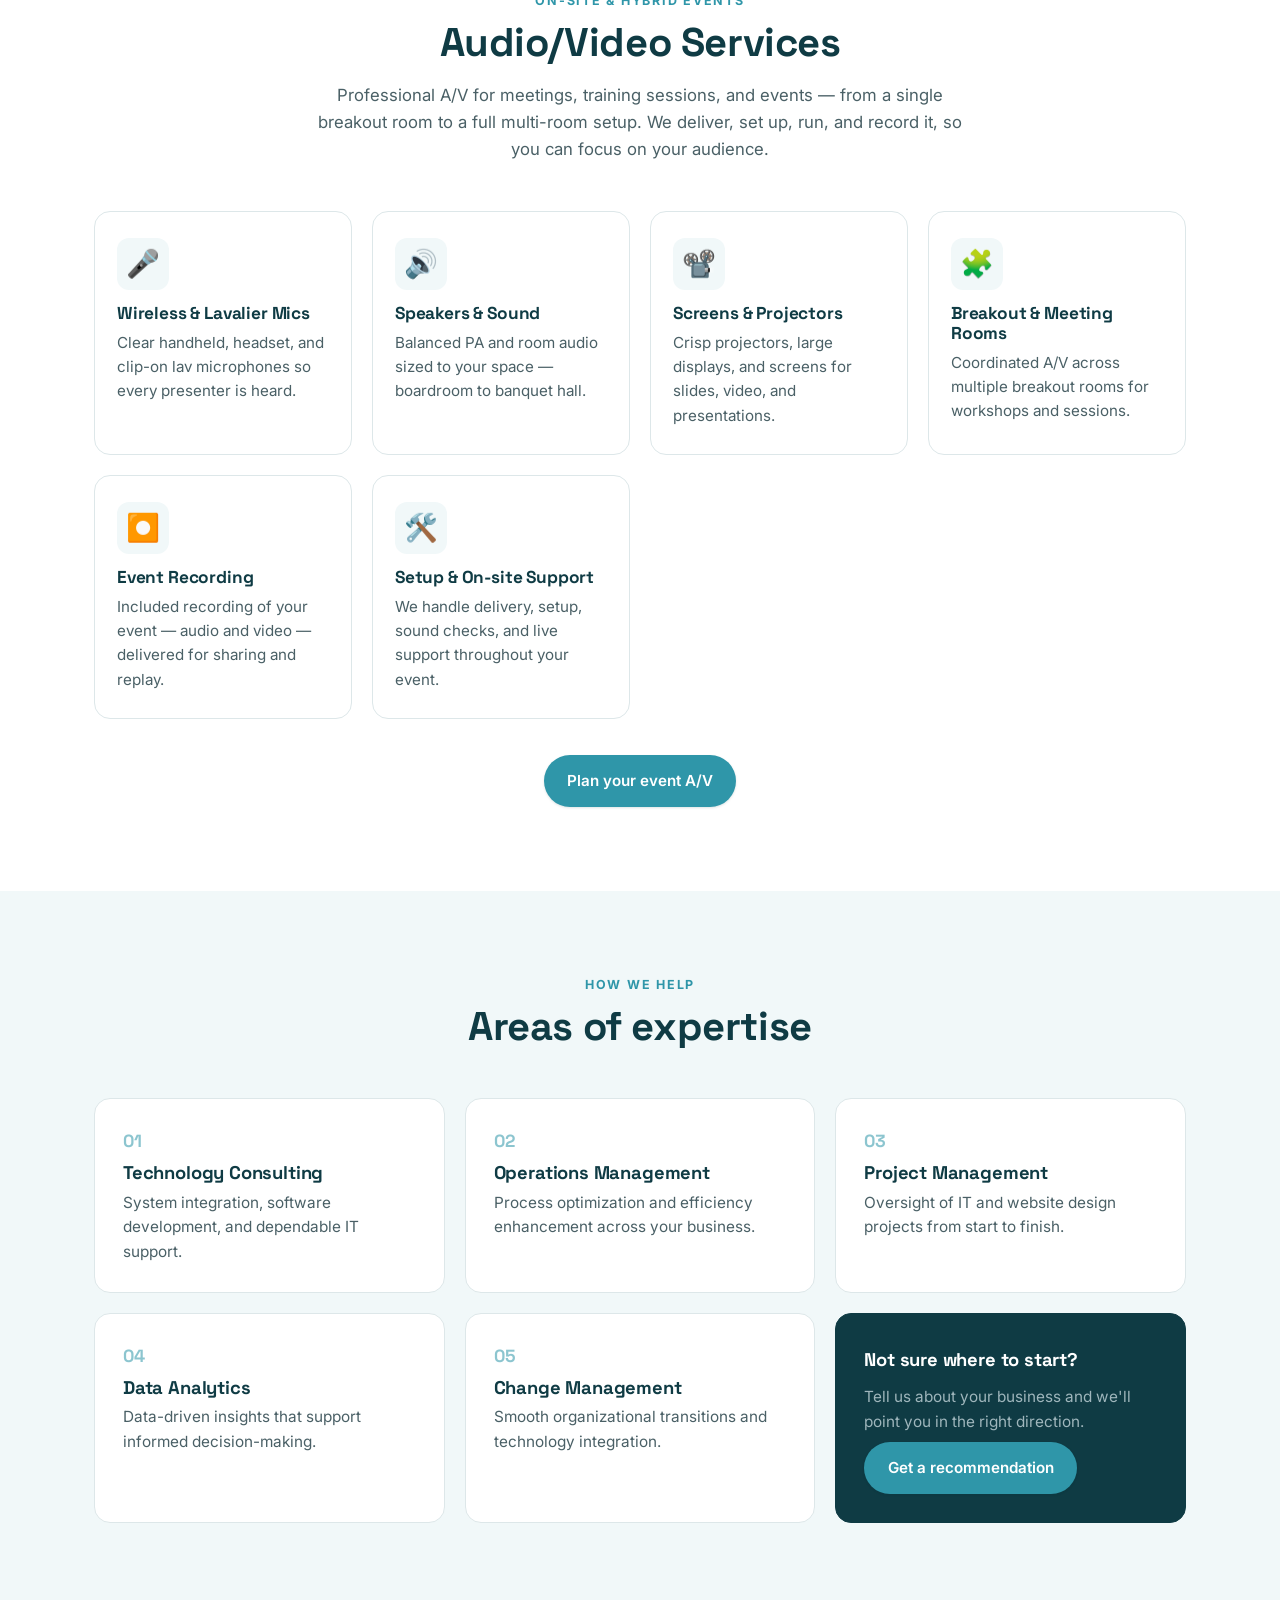
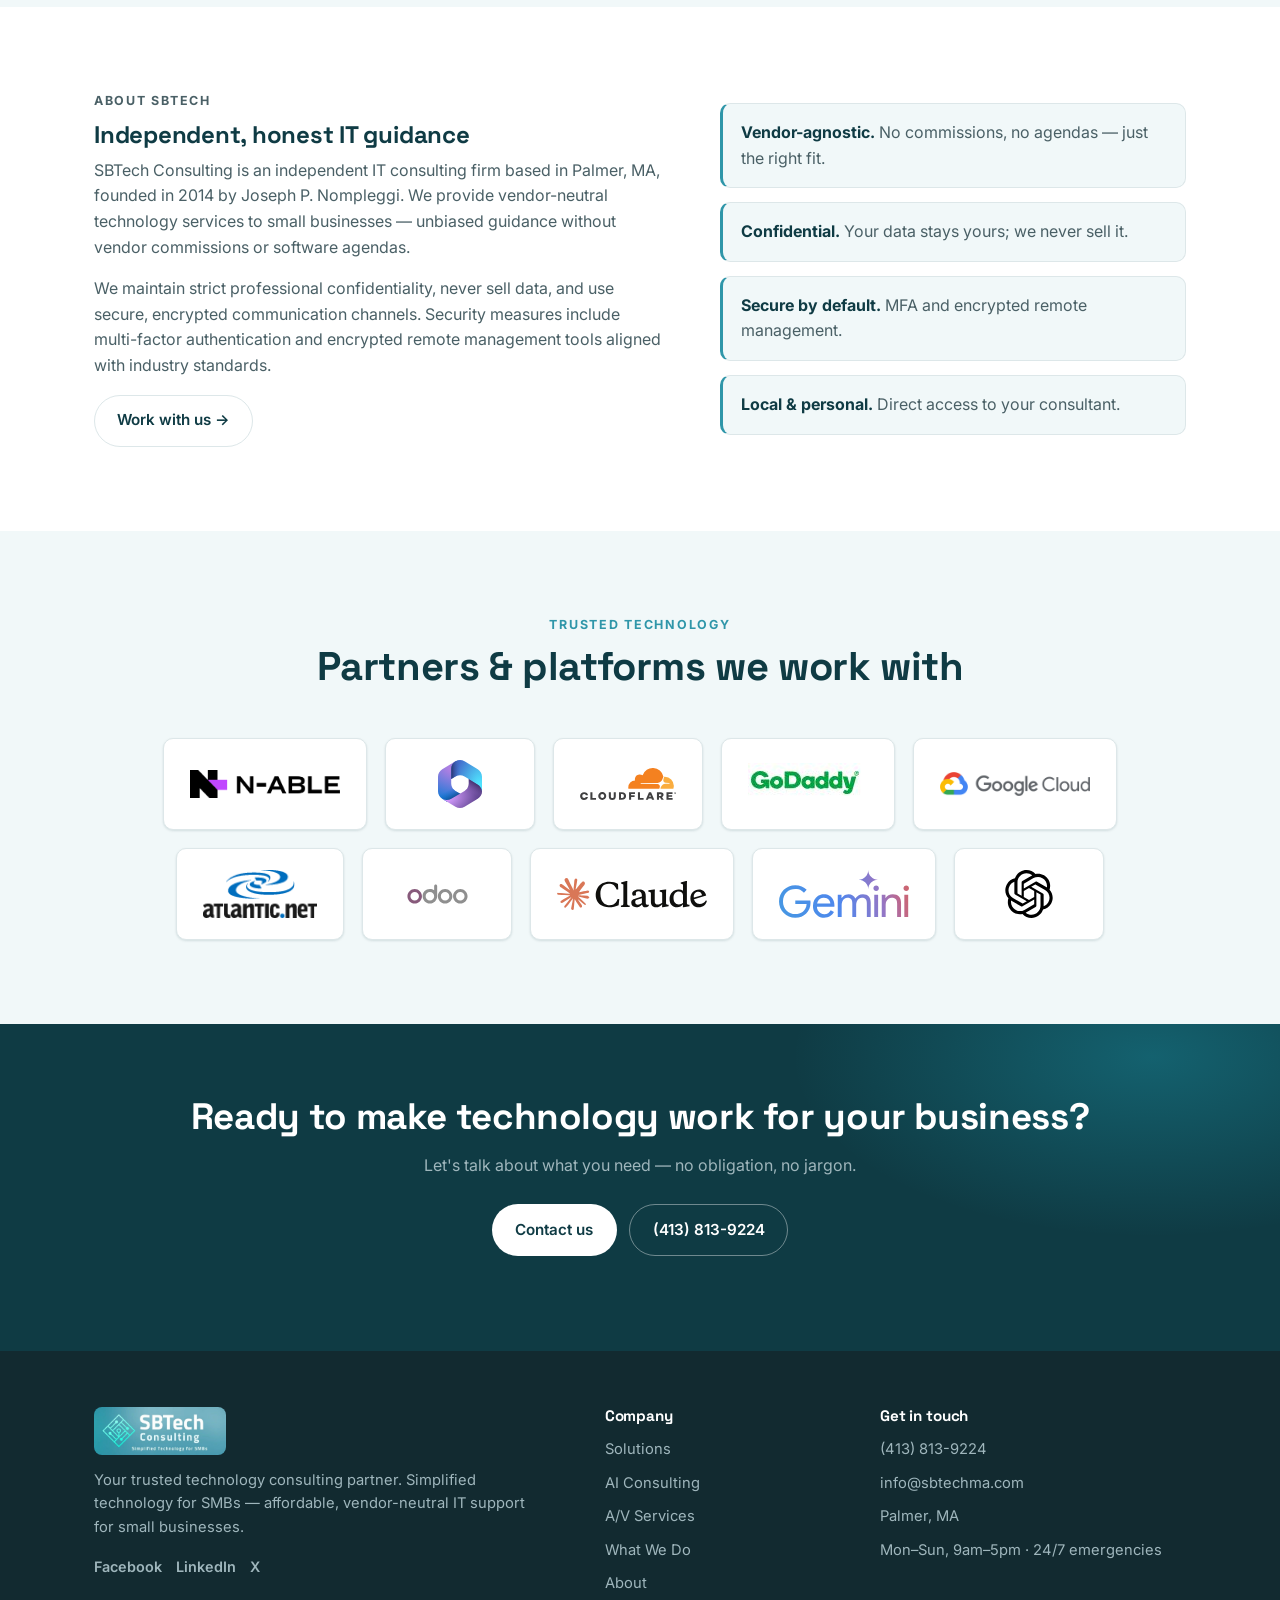
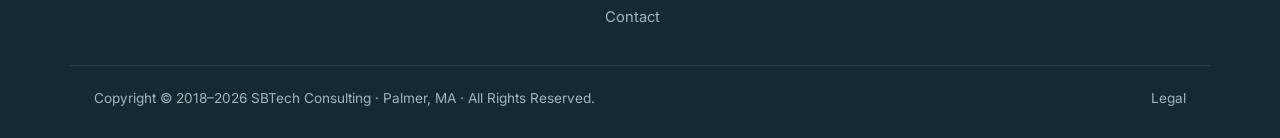
==== commit aaececa0: "Add Legal hub with Privacy, Terms, DPA, and MSA - Replace footer Privacy/Terms links with a single "" ====
--- a/index.html
+++ b/index.html
@@ -9,11 +9,22 @@
   <link rel="canonical" href="https://sbtechma.com/" />
 
   <!-- Open Graph / social -->
+  <meta property="og:site_name" content="SBTech Consulting" />
   <meta property="og:title" content="SBTech Consulting — Your Trusted Technology Consulting Partner" />
-  <meta property="og:description" content="Affordable, vendor-neutral IT support and managed services for small businesses. Palmer, MA." />
+  <meta property="og:description" content="Affordable, vendor-neutral IT support, AI consulting, and A/V services for small businesses. Palmer, MA." />
   <meta property="og:type" content="website" />
   <meta property="og:url" content="https://sbtechma.com/" />
-  <meta property="og:image" content="https://sbtechma.com/assets/logo.png" />
+  <meta property="og:image" content="https://sbtechma.com/assets/og-image.png" />
+  <meta property="og:image:width" content="1200" />
+  <meta property="og:image:height" content="630" />
+  <meta property="og:image:alt" content="SBTech Consulting — Simplified Technology for SMBs" />
+
+  <!-- Twitter / X card -->
+  <meta name="twitter:card" content="summary_large_image" />
+  <meta name="twitter:title" content="SBTech Consulting — Your Trusted Technology Consulting Partner" />
+  <meta name="twitter:description" content="Affordable, vendor-neutral IT support, AI consulting, and A/V services for small businesses. Palmer, MA." />
+  <meta name="twitter:image" content="https://sbtechma.com/assets/og-image.png" />
+  <meta name="twitter:site" content="@NompleggiJoseph" />
 
   <link rel="icon" type="image/png" href="assets/favicon.png" />
   <link rel="apple-touch-icon" href="assets/favicon.png" />
@@ -465,9 +476,7 @@
     <div class="container footer-bottom">
       <p>Copyright © 2018–<span id="year"></span> SBTech Consulting · Palmer, MA · All Rights Reserved.</p>
       <p class="footer-legal">
-        <a href="privacy.html">Privacy Policy</a>
-        <span aria-hidden="true">·</span>
-        <a href="terms.html">Terms of Use</a>
+        <a href="legal.html">Legal</a>
       </p>
     </div>
   </footer>
--- a/styles.css
+++ b/styles.css
@@ -758,6 +758,38 @@
   font-size: .9rem;
   color: var(--slate);
 }
+.legal-download { margin: -8px 0 8px; font-size: .92rem; font-weight: 600; }
+
+/* Legal tables (agreements) */
+.legal-table-wrap { overflow-x: auto; margin: 1rem 0 1.6rem; }
+.legal-table {
+  border-collapse: collapse;
+  width: 100%;
+  font-size: .92rem;
+}
+.legal-table th, .legal-table td {
+  border: 1px solid var(--line);
+  padding: 10px 12px;
+  text-align: left;
+  vertical-align: top;
+  color: var(--slate);
+}
+.legal-table th { background: var(--bg-soft); color: var(--navy); font-weight: 700; }
+
+/* Legal hub page */
+.legal-hub { max-width: 760px; margin: 0 auto; display: grid; gap: 16px; }
+.legal-doc {
+  display: block;
+  background: #fff;
+  border: 1px solid var(--line);
+  border-radius: var(--radius);
+  padding: 22px 24px;
+  transition: transform .15s ease, box-shadow .15s ease, border-color .15s ease;
+}
+.legal-doc:hover { transform: translateY(-3px); box-shadow: var(--shadow-md); border-color: var(--blue); }
+.legal-doc h3 { font-size: 1.15rem; margin-bottom: .35rem; color: var(--navy); }
+.legal-doc p { color: var(--slate); margin: 0; font-size: .95rem; }
+.legal-doc .legal-doc-go { color: var(--blue); font-weight: 600; font-size: .9rem; display: inline-block; margin-top: .6rem; }
 
 /* ---------- Responsive ---------- */
 @media (max-width: 980px) {
